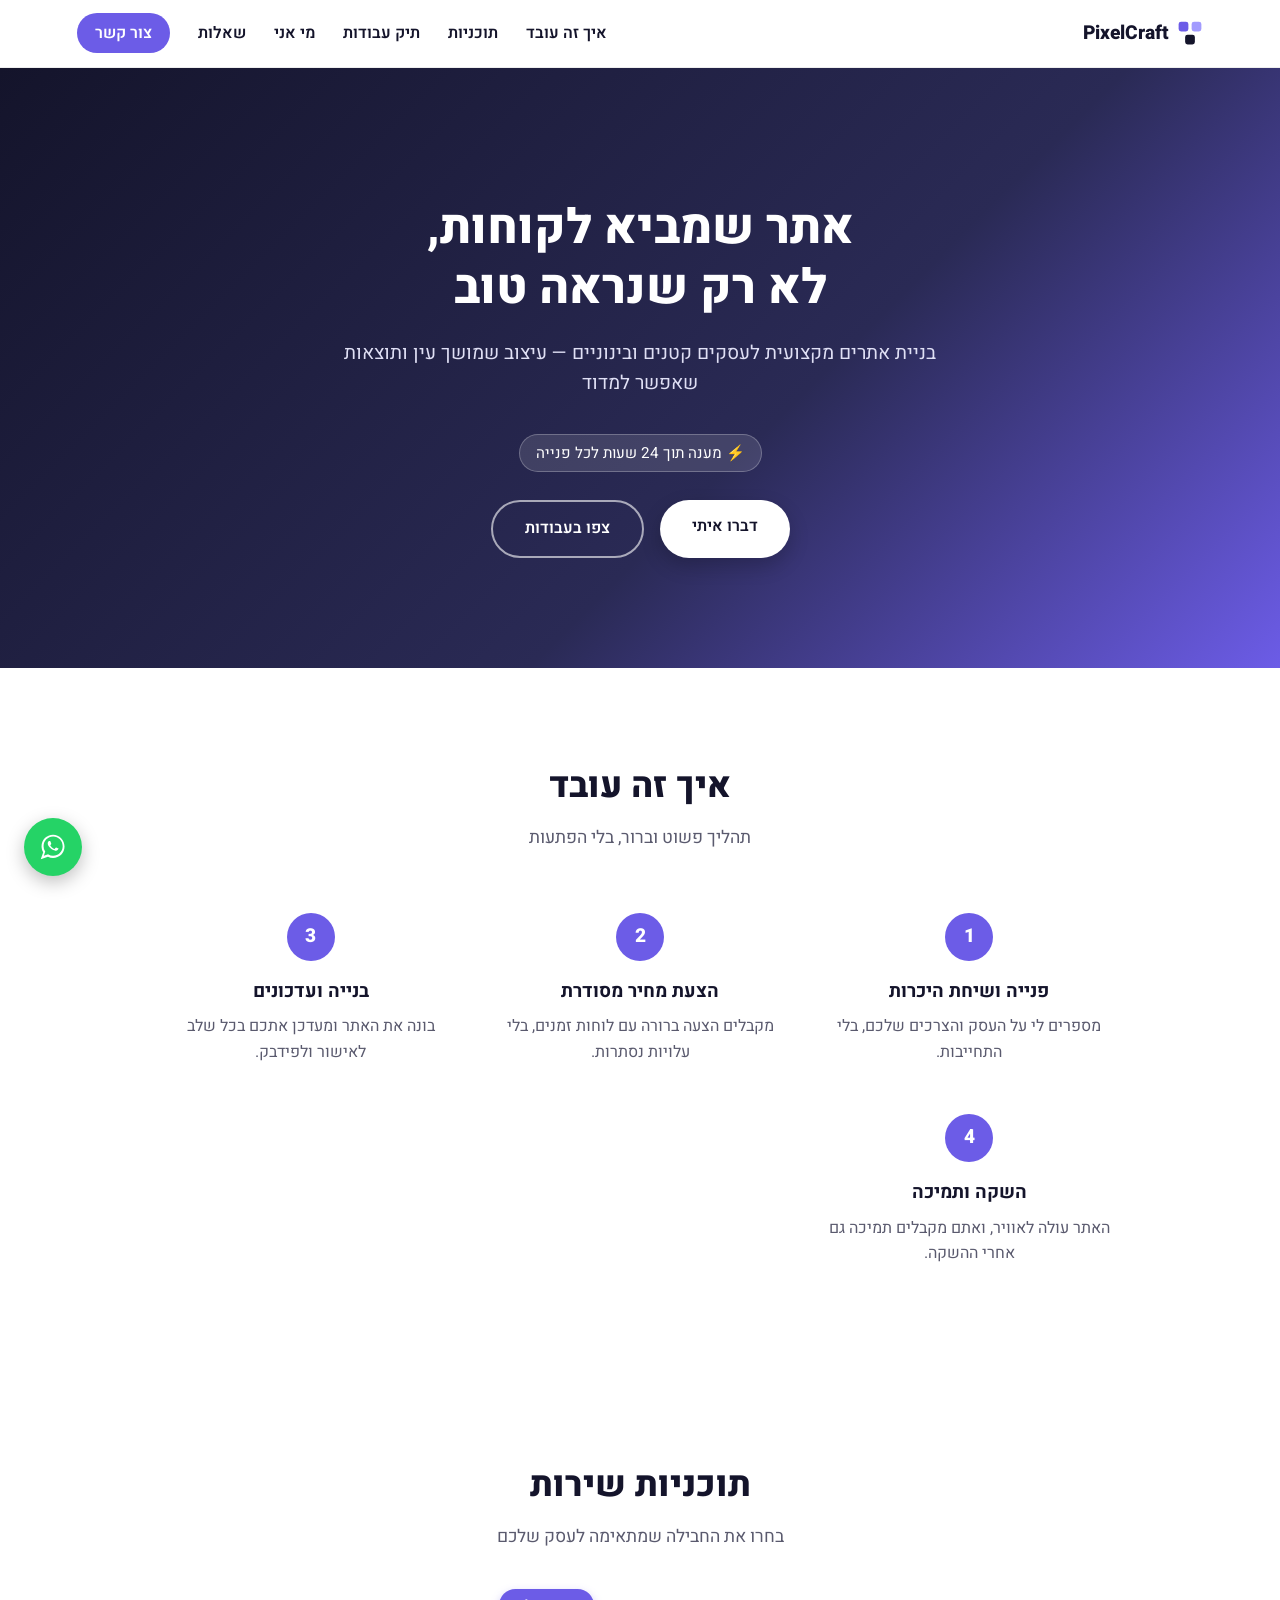
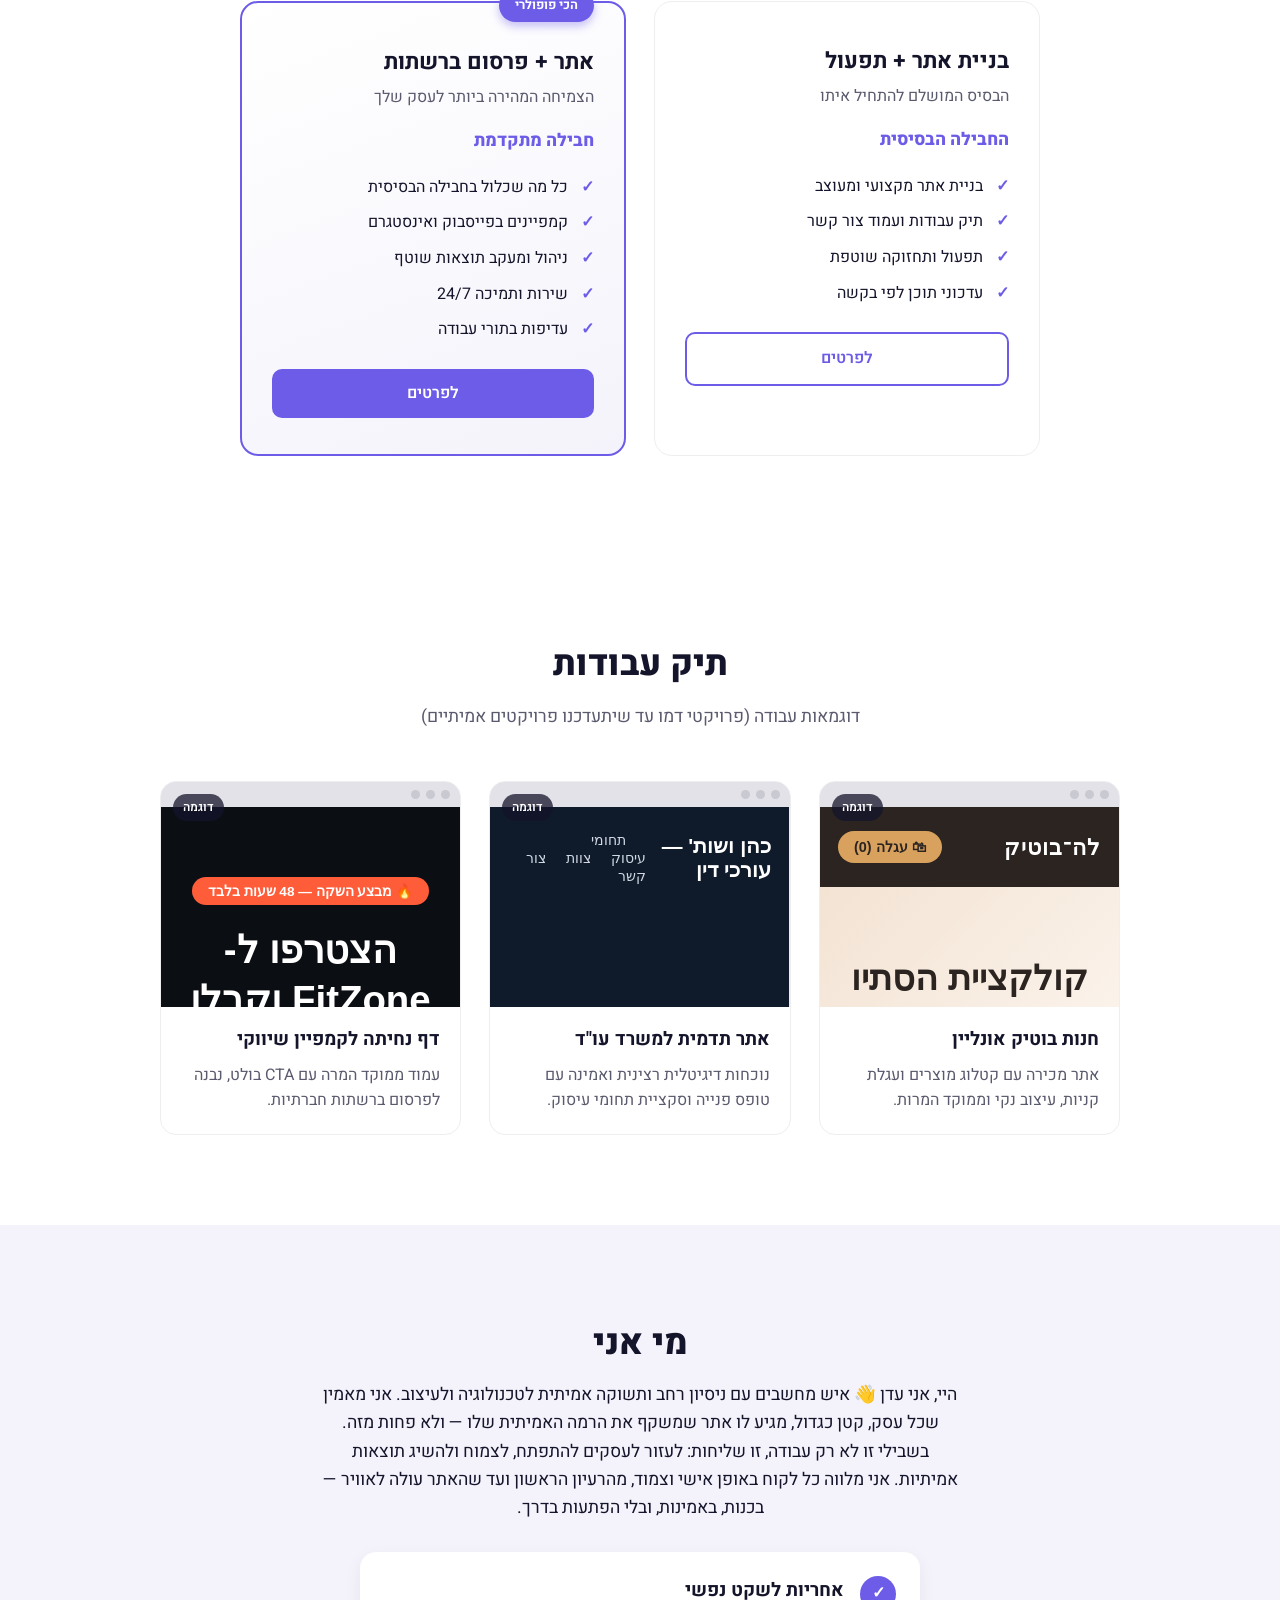
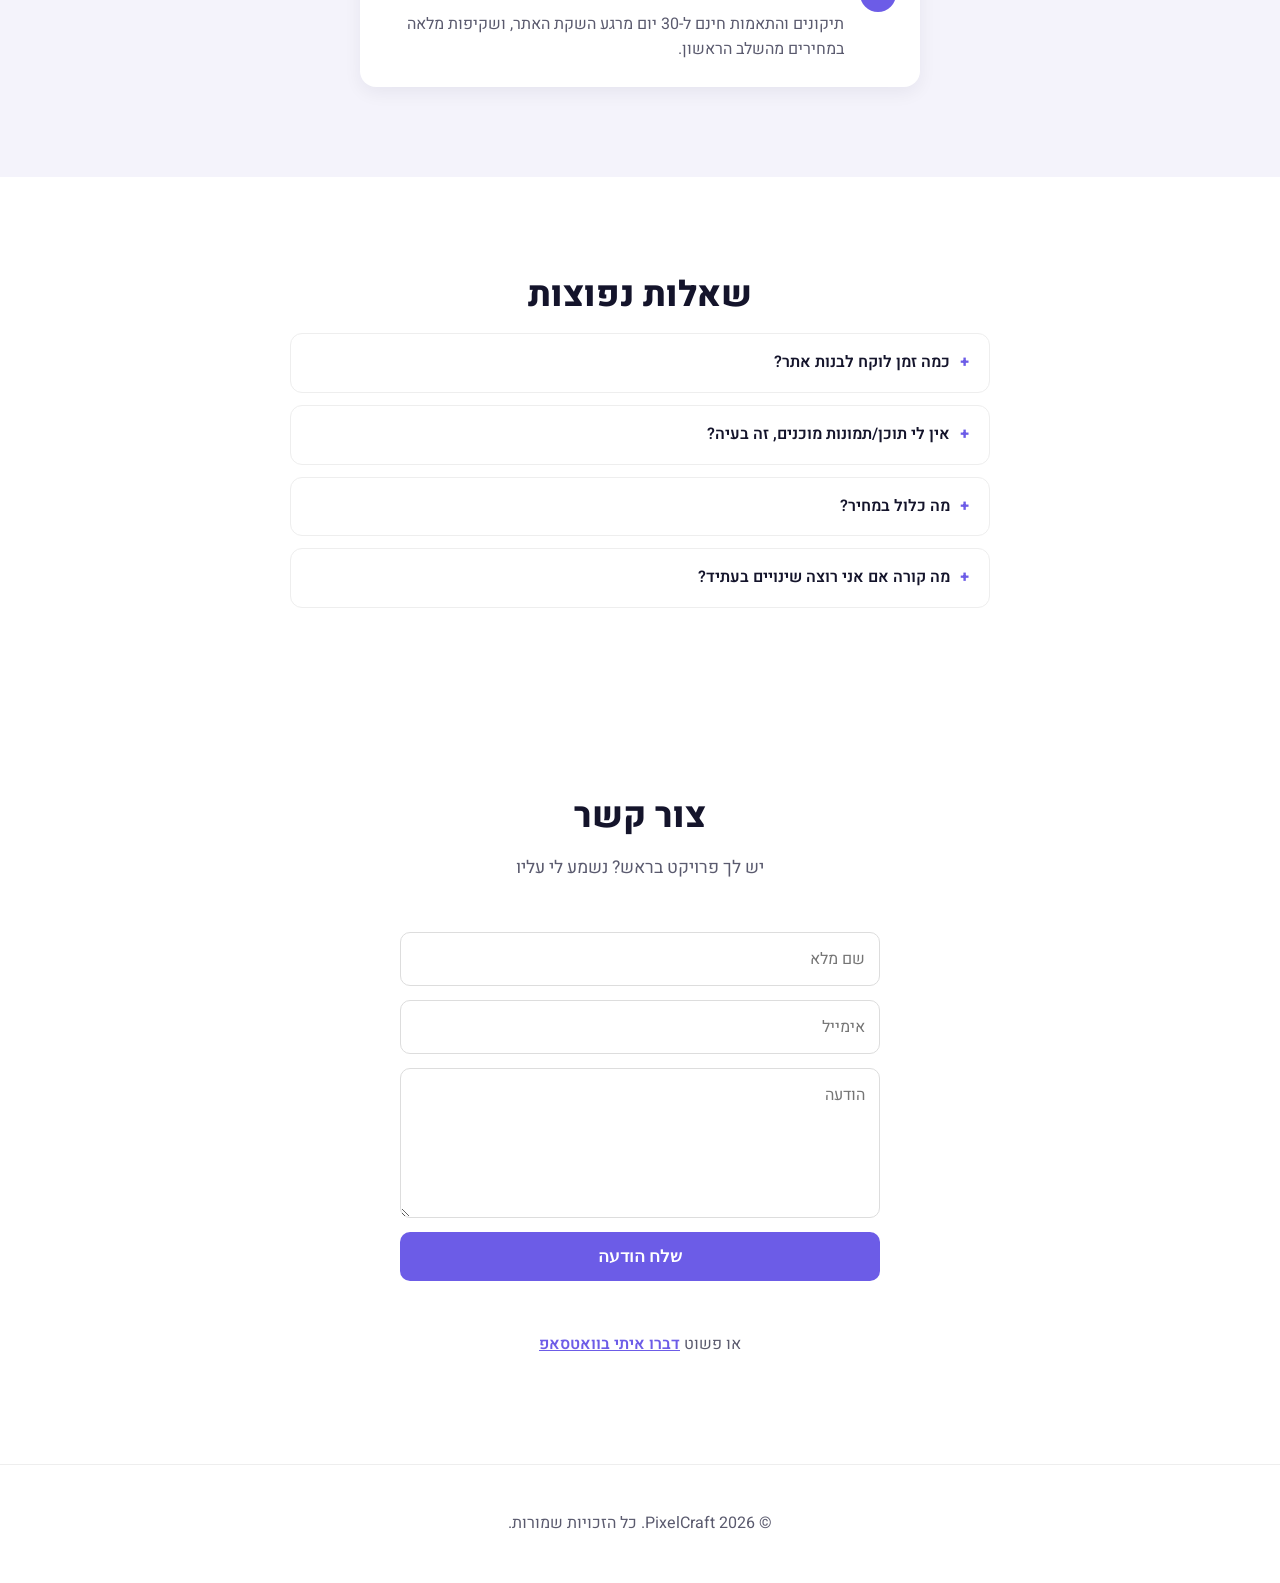
==== index.html @ 5f9eb4e1 "Add 3 standalone demo mini-sites with live iframe previews in portfolio cards" ====
<!DOCTYPE html>
<html lang="he" dir="rtl">
<head>
  <meta charset="UTF-8">
  <meta name="viewport" content="width=device-width, initial-scale=1.0">
  <meta name="description" content="PixelCraft - בניית אתרים מקצועית לעסקים קטנים ובינוניים, עם פרסום בפייסבוק ואינסטגרם. עיצוב שמושך עין ותוצאות שאפשר למדוד.">
  <meta property="og:title" content="PixelCraft - בניית אתרים שמביאים לקוחות">
  <meta property="og:description" content="בניית אתרים מקצועית ופרסום ברשתות חברתיות - שירות אמין ומהיר.">
  <meta property="og:type" content="website">
  <meta property="og:url" content="https://edenliv555-afk.github.io/my-website/">
  <link rel="canonical" href="https://edenliv555-afk.github.io/my-website/">
  <link rel="icon" href="data:image/svg+xml,<svg xmlns=%22http://www.w3.org/2000/svg%22 viewBox=%220 0 100 100%22><text y=%22.9em%22 font-size=%2290%22>🚀</text></svg>">
  <title>PixelCraft - בניית אתרים שמביאים לקוחות</title>
  <link rel="preconnect" href="https://fonts.googleapis.com">
  <link href="https://fonts.googleapis.com/css2?family=Heebo:wght@300;400;600;800&display=swap" rel="stylesheet">
  <link rel="stylesheet" href="style.css">
  <script type="application/ld+json">
  {
    "@context": "https://schema.org",
    "@type": "LocalBusiness",
    "name": "PixelCraft",
    "founder": "עדן",
    "url": "https://edenliv555-afk.github.io/my-website/",
    "description": "בניית אתרים מקצועית לעסקים קטנים ובינוניים, עם פרסום בפייסבוק ואינסטגרם.",
    "areaServed": "IL"
  }
  </script>
</head>
<body>

  <nav class="navbar">
    <div class="nav-logo">
      <svg class="logo-mark" viewBox="0 0 32 32" width="26" height="26"><rect x="2" y="2" width="12" height="12" rx="3" fill="#6c5ce7"/><rect x="18" y="2" width="12" height="12" rx="3" fill="#a29bfe"/><rect x="10" y="18" width="12" height="12" rx="3" fill="#14142b"/></svg>
      PixelCraft
    </div>
    <ul class="nav-links">
      <li><a href="#process">איך זה עובד</a></li>
      <li><a href="#pricing">תוכניות</a></li>
      <li><a href="#portfolio">תיק עבודות</a></li>
      <li><a href="#about">מי אני</a></li>
      <li><a href="#faq">שאלות</a></li>
      <li><a href="#contact" class="nav-cta">צור קשר</a></li>
    </ul>
  </nav>

  <header class="hero">
    <div class="hero-content">
      <h1 class="reveal">אתר שמביא לקוחות,<br>לא רק שנראה טוב</h1>
      <p class="hero-sub reveal">בניית אתרים מקצועית לעסקים קטנים ובינוניים — עיצוב שמושך עין ותוצאות שאפשר למדוד</p>
      <p class="hero-badge reveal">⚡ מענה תוך 24 שעות לכל פנייה</p>
      <div class="hero-buttons reveal">
        <a href="#contact" class="btn btn-primary">דברו איתי</a>
        <a href="#portfolio" class="btn btn-secondary">צפו בעבודות</a>
      </div>
    </div>
  </header>

  <section id="process" class="section">
    <h2 class="section-title reveal">איך זה עובד</h2>
    <p class="section-sub reveal">תהליך פשוט וברור, בלי הפתעות</p>
    <div class="process-grid">
      <div class="process-step reveal">
        <div class="process-number">1</div>
        <h3>פנייה ושיחת היכרות</h3>
        <p>מספרים לי על העסק והצרכים שלכם, בלי התחייבות.</p>
      </div>
      <div class="process-step reveal">
        <div class="process-number">2</div>
        <h3>הצעת מחיר מסודרת</h3>
        <p>מקבלים הצעה ברורה עם לוחות זמנים, בלי עלויות נסתרות.</p>
      </div>
      <div class="process-step reveal">
        <div class="process-number">3</div>
        <h3>בנייה ועדכונים</h3>
        <p>בונה את האתר ומעדכן אתכם בכל שלב לאישור ולפידבק.</p>
      </div>
      <div class="process-step reveal">
        <div class="process-number">4</div>
        <h3>השקה ותמיכה</h3>
        <p>האתר עולה לאוויר, ואתם מקבלים תמיכה גם אחרי ההשקה.</p>
      </div>
    </div>
  </section>

  <section id="pricing" class="section">
    <h2 class="section-title reveal">תוכניות שירות</h2>
    <p class="section-sub reveal">בחרו את החבילה שמתאימה לעסק שלכם</p>
    <div class="pricing-grid">
      <div class="pricing-card reveal">
        <h3>בניית אתר + תפעול</h3>
        <p class="pricing-tagline">הבסיס המושלם להתחיל איתו</p>
        <div class="pricing-price">החבילה הבסיסית</div>
        <ul class="pricing-features">
          <li>בניית אתר מקצועי ומעוצב</li>
          <li>תיק עבודות ועמוד צור קשר</li>
          <li>תפעול ותחזוקה שוטפת</li>
          <li>עדכוני תוכן לפי בקשה</li>
        </ul>
        <a href="#contact" class="btn btn-outline">לפרטים</a>
      </div>

      <div class="pricing-card pricing-popular reveal">
        <span class="popular-badge">הכי פופולרי</span>
        <h3>אתר + פרסום ברשתות</h3>
        <p class="pricing-tagline">הצמיחה המהירה ביותר לעסק שלך</p>
        <div class="pricing-price">חבילה מתקדמת</div>
        <ul class="pricing-features">
          <li>כל מה שכלול בחבילה הבסיסית</li>
          <li>קמפיינים בפייסבוק ואינסטגרם</li>
          <li>ניהול ומעקב תוצאות שוטף</li>
          <li>שירות ותמיכה 24/7</li>
          <li>עדיפות בתורי עבודה</li>
        </ul>
        <a href="#contact" class="btn btn-primary-solid">לפרטים</a>
      </div>
    </div>
  </section>

  <section id="portfolio" class="section">
    <h2 class="section-title reveal">תיק עבודות</h2>
    <p class="section-sub reveal">דוגמאות עבודה (פרויקטי דמו עד שיתעדכנו פרויקטים אמיתיים)</p>
    <div class="portfolio-grid">
      <a href="demos/boutique/index.html" target="_blank" rel="noopener" class="portfolio-card reveal">
        <span class="demo-badge">דוגמה</span>
        <div class="browser-mock">
          <div class="browser-bar"><span></span><span></span><span></span></div>
          <iframe src="demos/boutique/index.html" loading="lazy" title="תצוגת חנות בוטיק"></iframe>
        </div>
        <h3>חנות בוטיק אונליין</h3>
        <p>אתר מכירה עם קטלוג מוצרים ועגלת קניות, עיצוב נקי וממוקד המרות.</p>
      </a>
      <a href="demos/lawyer/index.html" target="_blank" rel="noopener" class="portfolio-card reveal">
        <span class="demo-badge">דוגמה</span>
        <div class="browser-mock">
          <div class="browser-bar"><span></span><span></span><span></span></div>
          <iframe src="demos/lawyer/index.html" loading="lazy" title="תצוגת אתר תדמית למשרד עו״ד"></iframe>
        </div>
        <h3>אתר תדמית למשרד עו"ד</h3>
        <p>נוכחות דיגיטלית רצינית ואמינה עם טופס פנייה וסקציית תחומי עיסוק.</p>
      </a>
      <a href="demos/landing/index.html" target="_blank" rel="noopener" class="portfolio-card reveal">
        <span class="demo-badge">דוגמה</span>
        <div class="browser-mock">
          <div class="browser-bar"><span></span><span></span><span></span></div>
          <iframe src="demos/landing/index.html" loading="lazy" title="תצוגת דף נחיתה"></iframe>
        </div>
        <h3>דף נחיתה לקמפיין שיווקי</h3>
        <p>עמוד ממוקד המרה עם CTA בולט, נבנה לפרסום ברשתות חברתיות.</p>
      </a>
    </div>
  </section>

  <section id="about" class="section section-alt">
    <h2 class="section-title reveal">מי אני</h2>
    <p class="about-text reveal">
      היי, אני עדן 👋 איש מחשבים עם ניסיון רחב ותשוקה אמיתית לטכנולוגיה ולעיצוב.
      אני מאמין שכל עסק, קטן כגדול, מגיע לו אתר שמשקף את הרמה האמיתית שלו — ולא פחות מזה.
      בשבילי זו לא רק עבודה, זו שליחות: לעזור לעסקים להתפתח, לצמוח ולהשיג תוצאות אמיתיות.
      אני מלווה כל לקוח באופן אישי וצמוד, מהרעיון הראשון ועד שהאתר עולה לאוויר — בכנות, באמינות, ובלי הפתעות בדרך.
    </p>
    <div class="guarantee-box reveal">
      <span class="guarantee-icon">✓</span>
      <div>
        <h3>אחריות לשקט נפשי</h3>
        <p>תיקונים והתאמות חינם ל-30 יום מרגע השקת האתר, ושקיפות מלאה במחירים מהשלב הראשון.</p>
      </div>
    </div>
  </section>

  <section id="faq" class="section">
    <h2 class="section-title reveal">שאלות נפוצות</h2>
    <div class="faq-list">
      <details class="faq-item reveal">
        <summary>כמה זמן לוקח לבנות אתר?</summary>
        <p>בממוצע 1-3 שבועות, בהתאם להיקף האתר וכמות התוכן שיש להזין.</p>
      </details>
      <details class="faq-item reveal">
        <summary>אין לי תוכן/תמונות מוכנים, זה בעיה?</summary>
        <p>לא. אפשר להתחיל לבנות את המבנה והעיצוב, ולהזין תוכן בהמשך.</p>
      </details>
      <details class="faq-item reveal">
        <summary>מה כלול במחיר?</summary>
        <p>עיצוב, בנייה, חיבור דומיין ואחסון, ותמיכה לפי החבילה שנבחרה — בלי עלויות נסתרות.</p>
      </details>
      <details class="faq-item reveal">
        <summary>מה קורה אם אני רוצה שינויים בעתיד?</summary>
        <p>אפשר להזמין עדכונים בכל שלב, בנפרד או כחלק מחבילת תפעול חודשית.</p>
      </details>
    </div>
  </section>

  <section id="contact" class="section">
    <h2 class="section-title reveal">צור קשר</h2>
    <p class="section-sub reveal">יש לך פרויקט בראש? נשמע לי עליו</p>
    <form class="contact-form" id="contact-form" action="https://formsubmit.co/edenliv555@gmail.com" method="POST">
      <input type="hidden" name="_subject" value="פנייה חדשה מהאתר - PixelCraft">
      <input type="hidden" name="_template" value="box">
      <input type="hidden" name="_captcha" value="false">
      <input type="text" name="_honey" style="display:none" tabindex="-1" autocomplete="off">
      <input type="text" name="שם מלא" placeholder="שם מלא" required>
      <input type="email" name="אימייל" placeholder="אימייל" required>
      <textarea name="הודעה" placeholder="הודעה" rows="5" required></textarea>
      <button type="submit" id="contact-submit">שלח הודעה</button>
      <p id="contact-status" class="contact-status"></p>
    </form>
    <p class="contact-alt">או פשוט <a href="https://wa.me/972542320041" target="_blank" rel="noopener">דברו איתי בוואטסאפ</a></p>
  </section>

  <footer>
    <p>&copy; 2026 PixelCraft. כל הזכויות שמורות.</p>
  </footer>

  <a href="https://wa.me/972542320041" target="_blank" rel="noopener" class="whatsapp-float" aria-label="צור קשר בוואטסאפ">
    <svg viewBox="0 0 32 32" width="28" height="28" fill="#fff"><path d="M16.04 2C8.78 2 2.9 7.88 2.9 15.14c0 2.52.7 4.88 1.93 6.9L2 30l8.2-2.76a13.1 13.1 0 0 0 5.84 1.39c7.26 0 13.14-5.88 13.14-13.14C29.18 7.88 23.3 2 16.04 2zm0 23.9c-1.92 0-3.7-.5-5.27-1.4l-.38-.22-4.86 1.63 1.6-4.74-.25-.4a10.86 10.86 0 0 1-1.66-5.73c0-6.02 4.9-10.92 10.92-10.92 6.02 0 10.92 4.9 10.92 10.92 0 6.02-4.9 10.86-10.92 10.86zm5.99-8.17c-.33-.16-1.93-.95-2.23-1.06-.3-.11-.52-.16-.74.16-.22.32-.85 1.06-1.04 1.28-.19.22-.38.24-.7.08-.32-.16-1.35-.5-2.57-1.6-.95-.85-1.59-1.9-1.78-2.22-.19-.32-.02-.49.14-.65.16-.16.36-.4.54-.6.18-.2.24-.34.36-.57.12-.23.06-.43-.04-.6-.1-.16-.66-1.6-.9-2.2-.24-.6-.49-.52-.67-.53-.18-.01-.38-.01-.58-.01-.2 0-.52.07-.8.36-.27.3-1.04 1.02-1.04 2.48 0 1.47 1.07 2.9 1.22 3.1.15.2 2.08 3.18 5.04 4.33 2.95 1.16 2.95.77 3.48.72.52-.05 1.93-.79 2.2-1.55.27-.76.27-1.41.19-1.55-.08-.14-.3-.22-.63-.38z"/></svg>
  </a>

  <script src="script.js"></script>
</body>
</html>
---- style.css ----
:root {
  --ink: #14142b;
  --accent: #6c5ce7;
  --accent-light: #a29bfe;
  --bg-alt: #f4f3fb;
  --text-soft: #5a5a6e;
  --warm: #ffb86b;
}

* {
  box-sizing: border-box;
}

html {
  scroll-behavior: smooth;
}

body {
  font-family: 'Heebo', Arial, sans-serif;
  margin: 0;
  background: #fff;
  color: var(--ink);
  line-height: 1.6;
}

/* Navbar */
.navbar {
  position: sticky;
  top: 0;
  display: flex;
  justify-content: space-between;
  align-items: center;
  padding: 18px 6%;
  background: rgba(255, 255, 255, 0.9);
  backdrop-filter: blur(8px);
  border-bottom: 1px solid #eee;
  z-index: 100;
}

.nav-logo {
  display: flex;
  align-items: center;
  gap: 8px;
  font-weight: 800;
  font-size: 1.2em;
}

.nav-links {
  display: flex;
  gap: 28px;
  list-style: none;
  margin: 0;
  padding: 0;
}

.nav-links a {
  text-decoration: none;
  color: var(--ink);
  font-weight: 600;
  transition: color 0.2s;
}

.nav-links a:hover {
  color: var(--accent);
}

.nav-cta {
  background: var(--accent);
  color: #fff !important;
  padding: 8px 18px;
  border-radius: 30px;
}

.nav-cta:hover {
  background: var(--accent-light) !important;
  color: #fff !important;
}

/* Hero */
.hero {
  background: linear-gradient(135deg, var(--ink) 0%, #2a2a55 60%, var(--accent) 100%);
  color: #fff;
  text-align: center;
  padding: 130px 20px 110px;
}

.hero-content h1 {
  font-size: 3em;
  font-weight: 800;
  margin: 0 0 20px;
  line-height: 1.25;
}

.hero-sub {
  font-size: 1.2em;
  color: #e0e0f5;
  max-width: 600px;
  margin: 0 auto 35px;
}

.hero-badge {
  display: inline-block;
  background: rgba(255, 255, 255, 0.12);
  border: 1px solid rgba(255, 255, 255, 0.25);
  padding: 6px 16px;
  border-radius: 20px;
  font-size: 0.95em;
  margin: 0 0 28px;
}

.hero-buttons {
  display: flex;
  gap: 16px;
  justify-content: center;
  flex-wrap: wrap;
}

.btn {
  display: inline-block;
  padding: 14px 32px;
  border-radius: 30px;
  text-decoration: none;
  font-weight: 600;
  transition: transform 0.2s, box-shadow 0.2s;
}

.btn:hover {
  transform: translateY(-3px);
}

.btn-primary {
  background: #fff;
  color: var(--ink);
  box-shadow: 0 8px 20px rgba(0,0,0,0.2);
}

.btn-secondary {
  background: transparent;
  color: #fff;
  border: 2px solid rgba(255,255,255,0.6);
}

/* Sections */
.section {
  max-width: 1000px;
  margin: 0 auto;
  padding: 90px 20px;
  text-align: center;
}

.section-alt {
  background: var(--bg-alt);
  max-width: 100%;
}

.section-title {
  font-size: 2.2em;
  font-weight: 800;
  margin: 0 0 10px;
}

.section-sub {
  color: var(--text-soft);
  margin: 0 0 50px;
  font-size: 1.1em;
}

/* Portfolio */
.portfolio-grid {
  display: grid;
  grid-template-columns: repeat(auto-fit, minmax(260px, 1fr));
  gap: 28px;
  text-align: right;
}

.portfolio-card {
  background: #fff;
  border: 1px solid #eee;
  border-radius: 16px;
  overflow: hidden;
  transition: transform 0.25s, box-shadow 0.25s;
  padding-bottom: 20px;
}

.portfolio-card:hover {
  transform: translateY(-6px);
  box-shadow: 0 16px 32px rgba(20, 20, 43, 0.12);
}

.portfolio-card {
  display: block;
  text-decoration: none;
  color: inherit;
}

.browser-mock {
  margin: 0;
  border-radius: 0;
  overflow: hidden;
  background: #eee;
}

.browser-bar {
  display: flex;
  gap: 6px;
  padding: 8px 10px;
  background: #e2e2e8;
}

.browser-bar span {
  width: 9px;
  height: 9px;
  border-radius: 50%;
  background: #c9c9d2;
}

.browser-mock iframe {
  width: 100%;
  height: 200px;
  border: none;
  display: block;
  pointer-events: none;
}

.portfolio-card h3 {
  margin: 18px 20px 8px;
}

.portfolio-card p {
  margin: 0 20px;
  color: var(--text-soft);
}

/* Testimonials */
.testimonials-grid {
  display: grid;
  grid-template-columns: repeat(auto-fit, minmax(260px, 1fr));
  gap: 28px;
  text-align: right;
}

.testimonial-card {
  background: #fff;
  border-radius: 16px;
  padding: 28px;
  box-shadow: 0 6px 18px rgba(20, 20, 43, 0.06);
}

.testimonial-card p {
  font-size: 1.05em;
  margin: 0 0 16px;
}

.testimonial-author {
  color: var(--accent);
  font-weight: 600;
}

/* Contact */
.contact-form {
  display: flex;
  flex-direction: column;
  gap: 14px;
  max-width: 480px;
  margin: 0 auto;
  text-align: right;
}

.contact-form input,
.contact-form textarea {
  padding: 14px;
  font-size: 1em;
  border: 1px solid #ddd;
  border-radius: 10px;
  font-family: inherit;
}

.contact-form input:focus,
.contact-form textarea:focus {
  outline: none;
  border-color: var(--accent);
}

.contact-form button {
  padding: 14px;
  background: var(--accent);
  color: #fff;
  border: none;
  border-radius: 10px;
  cursor: pointer;
  font-size: 1.05em;
  font-weight: 600;
  transition: background 0.2s;
}

.contact-form button:hover {
  background: #5a4bd4;
}

.contact-form button:disabled {
  opacity: 0.7;
  cursor: not-allowed;
}

.contact-status {
  min-height: 1.2em;
  font-weight: 600;
  margin: 0;
}

.contact-status-success {
  color: #1e9e5a;
}

.contact-status-error {
  color: #d6453d;
}

.contact-alt {
  text-align: center;
  margin-top: 18px;
  color: var(--text-soft);
}

.contact-alt a {
  color: var(--accent);
  font-weight: 600;
}

footer {
  text-align: center;
  padding: 30px;
  color: var(--text-soft);
  border-top: 1px solid #eee;
}

/* Scroll reveal animation */
.reveal {
  opacity: 0;
  transform: translateY(24px);
  transition: opacity 0.6s ease, transform 0.6s ease;
}

.reveal.visible {
  opacity: 1;
  transform: translateY(0);
}

/* Demo badge */
.portfolio-card {
  position: relative;
}

.demo-badge {
  position: absolute;
  top: 12px;
  left: 12px;
  background: rgba(20, 20, 43, 0.75);
  color: #fff;
  font-size: 0.75em;
  font-weight: 600;
  padding: 4px 10px;
  border-radius: 20px;
  z-index: 1;
}

/* Stars / placeholder testimonials */
.stars {
  color: var(--accent);
  font-size: 1.3em;
  margin-bottom: 10px;
  letter-spacing: 2px;
}

.placeholder-card {
  border: 1px dashed #c9c4f0;
  background: #fbfaff;
}

.placeholder-card p {
  color: var(--text-soft);
  font-style: italic;
}

/* Pricing */
.pricing-grid {
  display: grid;
  grid-template-columns: repeat(auto-fit, minmax(280px, 1fr));
  gap: 28px;
  text-align: right;
  max-width: 800px;
  margin: 0 auto;
}

.pricing-card {
  background: #fff;
  border: 1px solid #eee;
  border-radius: 18px;
  padding: 36px 30px;
  position: relative;
  transition: transform 0.25s, box-shadow 0.25s;
}

.pricing-card:hover {
  transform: translateY(-6px);
  box-shadow: 0 16px 32px rgba(20, 20, 43, 0.1);
}

.pricing-popular {
  border: 2px solid var(--accent);
  background: linear-gradient(160deg, #fff 0%, var(--bg-alt) 100%);
}

.popular-badge {
  position: absolute;
  top: -14px;
  right: 30px;
  background: var(--accent);
  color: #fff;
  font-size: 0.8em;
  font-weight: 700;
  padding: 6px 16px;
  border-radius: 20px;
  box-shadow: 0 4px 10px rgba(108, 92, 231, 0.4);
}

.pricing-card h3 {
  margin: 6px 0 4px;
  font-size: 1.4em;
}

.pricing-tagline {
  color: var(--text-soft);
  margin: 0 0 16px;
}

.pricing-price {
  font-weight: 800;
  font-size: 1.1em;
  color: var(--accent);
  margin-bottom: 20px;
}

.pricing-features {
  list-style: none;
  padding: 0;
  margin: 0 0 26px;
  display: flex;
  flex-direction: column;
  gap: 10px;
}

.pricing-features li {
  padding-right: 26px;
  position: relative;
  color: var(--ink);
}

.pricing-features li::before {
  content: "✓";
  position: absolute;
  right: 0;
  color: var(--accent);
  font-weight: 700;
}

.btn-outline {
  display: inline-block;
  width: 100%;
  text-align: center;
  padding: 12px;
  border-radius: 10px;
  border: 2px solid var(--accent);
  color: var(--accent);
  text-decoration: none;
  font-weight: 600;
  transition: background 0.2s, color 0.2s;
}

.btn-outline:hover {
  background: var(--accent);
  color: #fff;
}

.btn-primary-solid {
  display: inline-block;
  width: 100%;
  text-align: center;
  padding: 12px;
  border-radius: 10px;
  background: var(--accent);
  color: #fff;
  text-decoration: none;
  font-weight: 600;
  transition: background 0.2s;
}

.btn-primary-solid:hover {
  background: #5a4bd4;
}

/* Process */
.process-grid {
  display: grid;
  grid-template-columns: repeat(auto-fit, minmax(220px, 1fr));
  gap: 28px;
  text-align: center;
}

.process-step {
  padding: 10px;
}

.process-number {
  width: 48px;
  height: 48px;
  border-radius: 50%;
  background: var(--accent);
  color: #fff;
  display: flex;
  align-items: center;
  justify-content: center;
  font-weight: 800;
  font-size: 1.2em;
  margin: 0 auto 16px;
}

.process-step h3 {
  margin: 0 0 8px;
}

.process-step p {
  color: var(--text-soft);
  margin: 0;
}

/* WhatsApp floating button */
.whatsapp-float {
  position: fixed;
  bottom: 24px;
  left: 24px;
  width: 58px;
  height: 58px;
  background: #25d366;
  border-radius: 50%;
  display: flex;
  align-items: center;
  justify-content: center;
  box-shadow: 0 6px 18px rgba(0, 0, 0, 0.25);
  z-index: 200;
  transition: transform 0.2s;
}

.whatsapp-float:hover {
  transform: scale(1.08);
}

/* About / trust */
.about-text {
  max-width: 640px;
  margin: 0 auto 30px;
  font-size: 1.1em;
}

.guarantee-box {
  display: flex;
  gap: 16px;
  align-items: flex-start;
  max-width: 560px;
  margin: 0 auto;
  background: #fff;
  border-radius: 16px;
  padding: 24px;
  text-align: right;
  box-shadow: 0 6px 18px rgba(20, 20, 43, 0.06);
}

.guarantee-icon {
  flex-shrink: 0;
  width: 36px;
  height: 36px;
  border-radius: 50%;
  background: var(--accent);
  color: #fff;
  display: flex;
  align-items: center;
  justify-content: center;
  font-weight: 700;
}

.guarantee-box h3 {
  margin: 0 0 6px;
}

.guarantee-box p {
  margin: 0;
  color: var(--text-soft);
}

/* FAQ */
.faq-list {
  max-width: 700px;
  margin: 0 auto;
  text-align: right;
  display: flex;
  flex-direction: column;
  gap: 12px;
}

.faq-item {
  background: #fff;
  border: 1px solid #eee;
  border-radius: 12px;
  padding: 16px 20px;
}

.faq-item summary {
  cursor: pointer;
  font-weight: 600;
  list-style: none;
}

.faq-item summary::-webkit-details-marker {
  display: none;
}

.faq-item summary::before {
  content: "+";
  color: var(--accent);
  font-weight: 800;
  margin-left: 10px;
}

.faq-item[open] summary::before {
  content: "–";
}

.faq-item p {
  margin: 12px 0 0;
  color: var(--text-soft);
}

@media (max-width: 640px) {
  .nav-links {
    gap: 14px;
    font-size: 0.9em;
  }
  .hero-content h1 {
    font-size: 2.1em;
  }
}
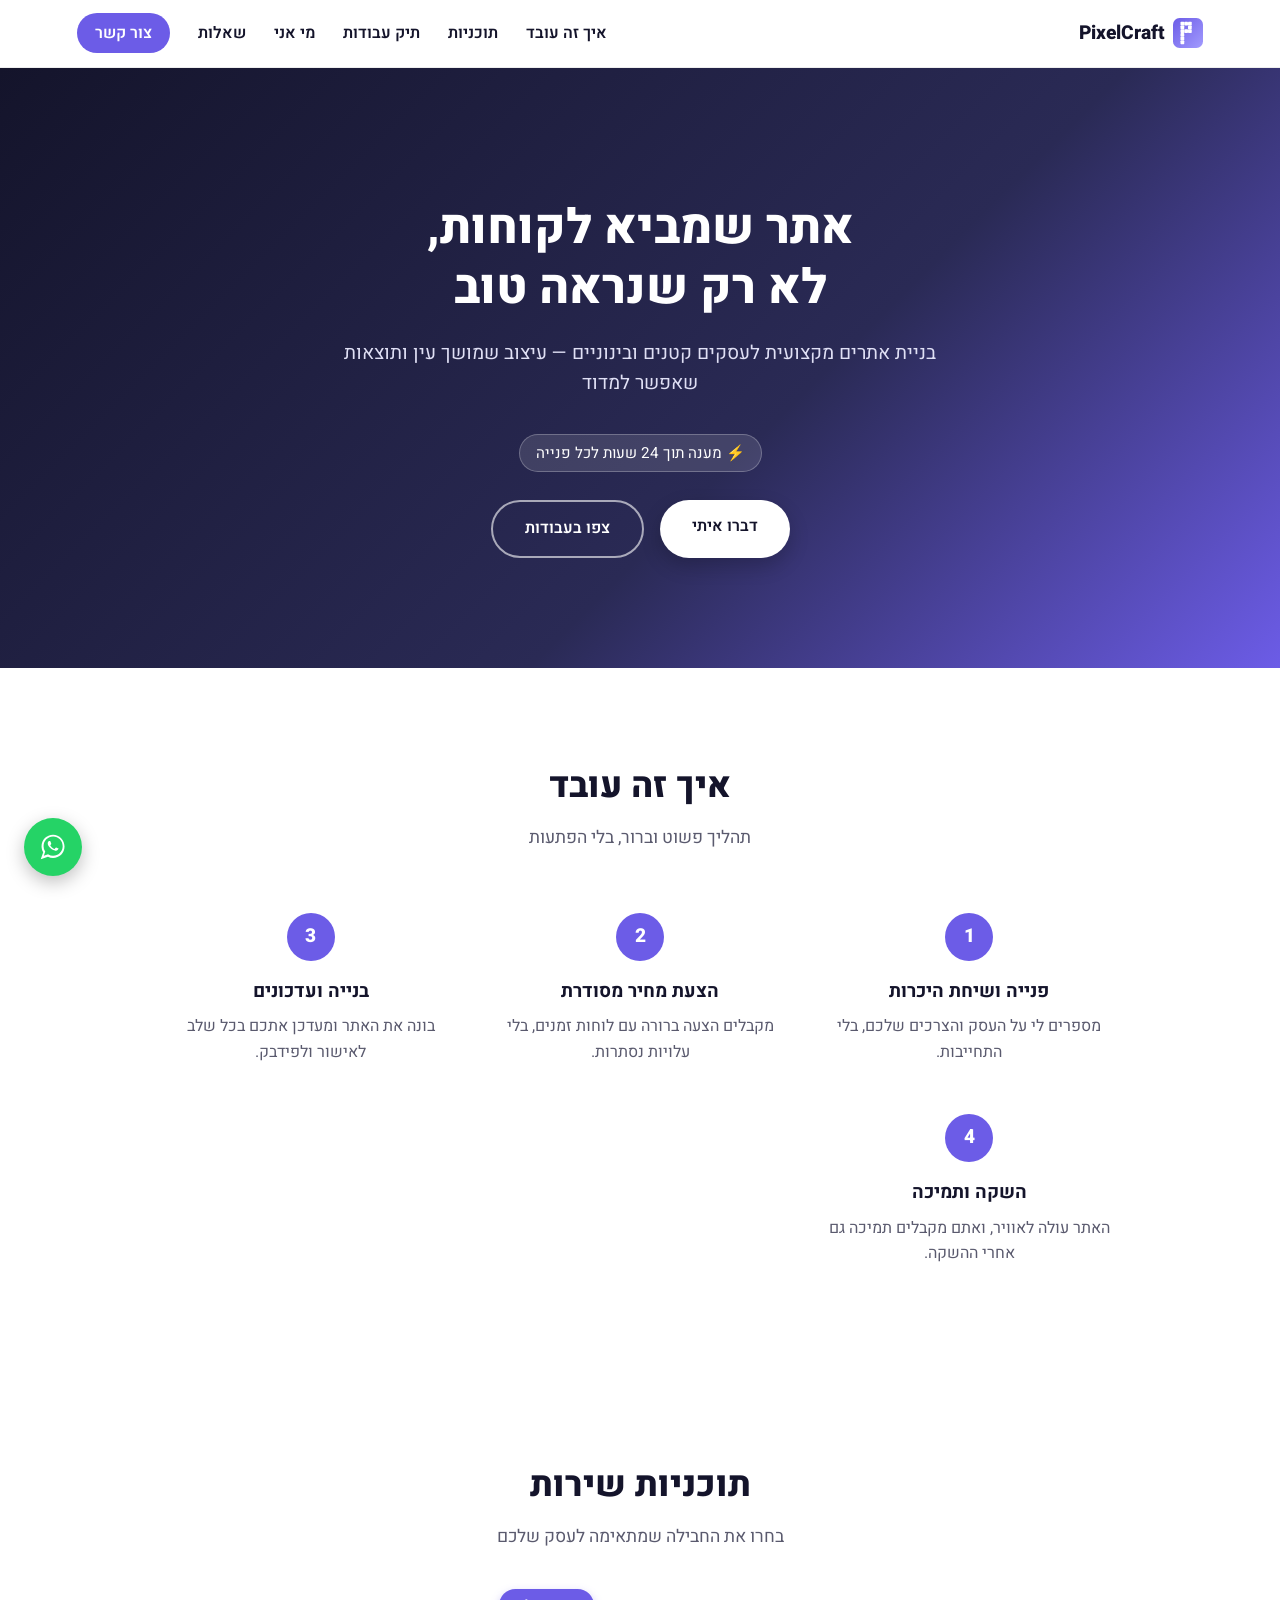
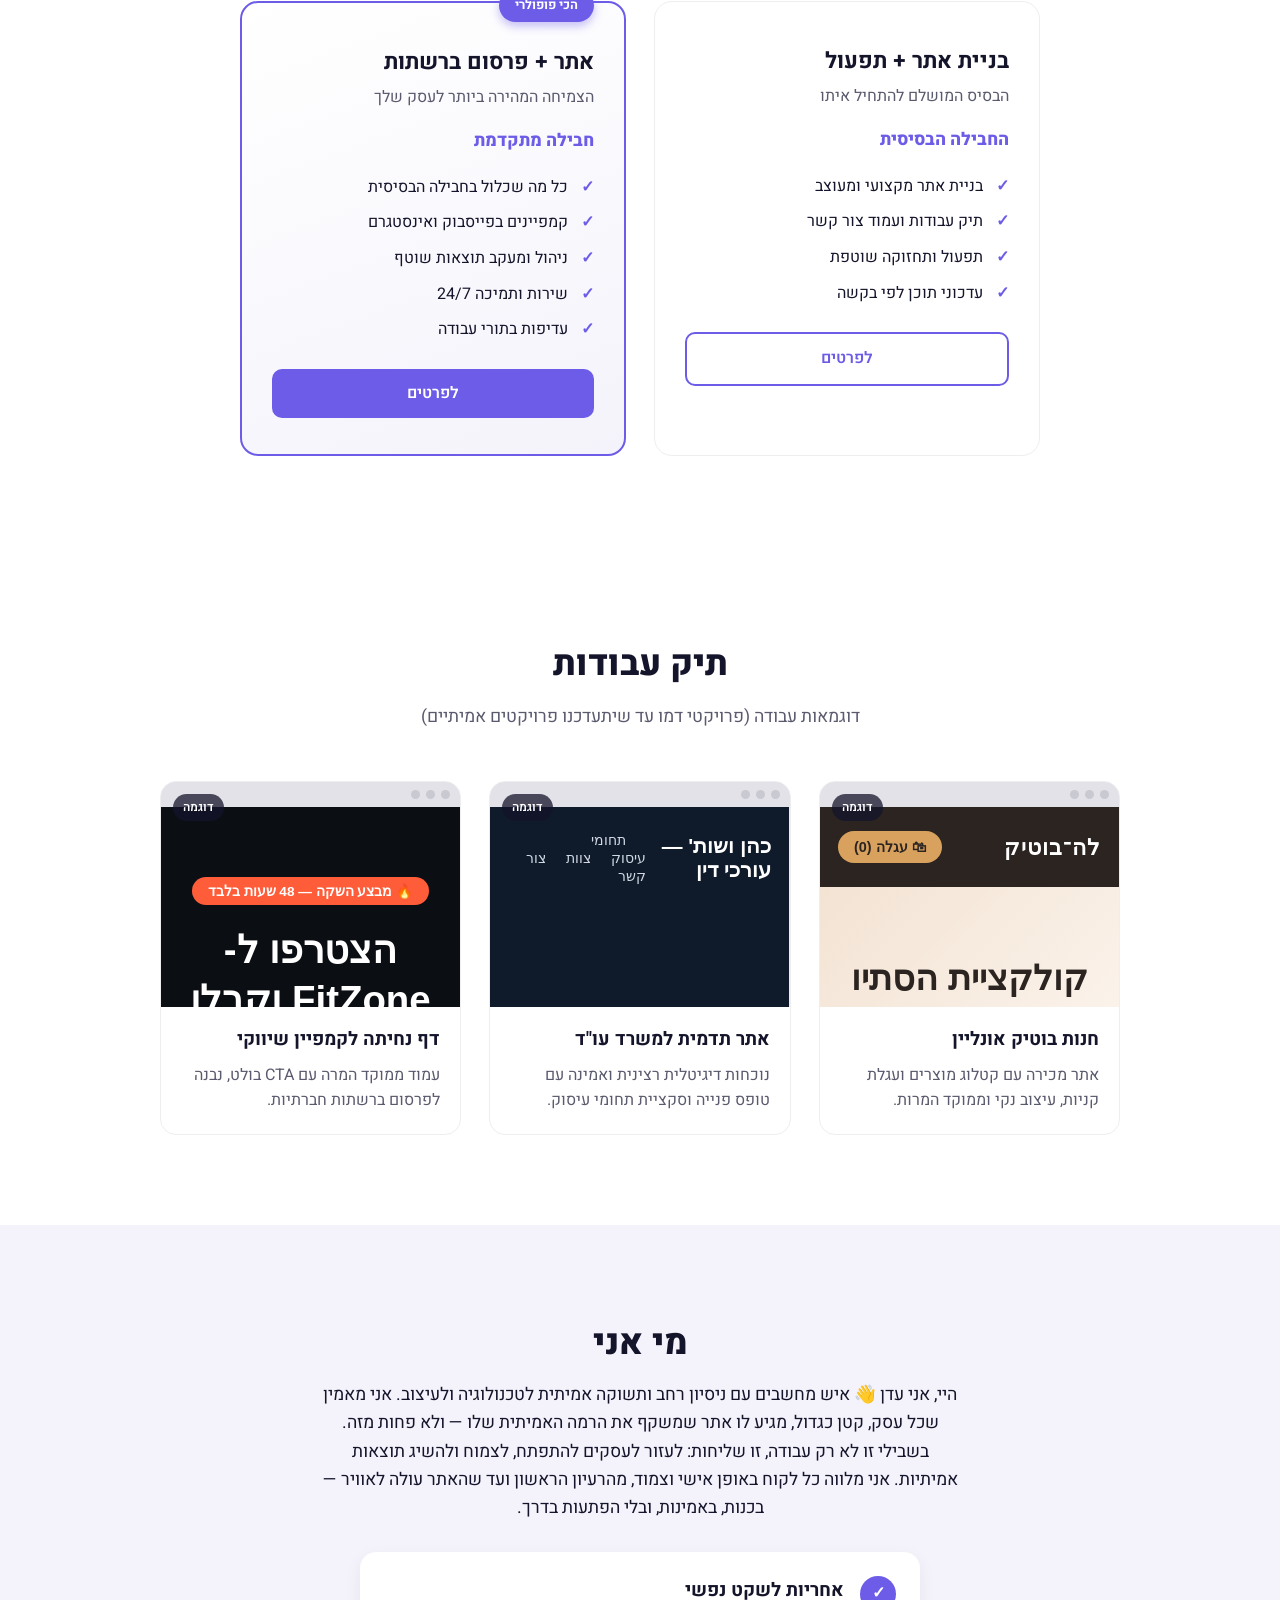
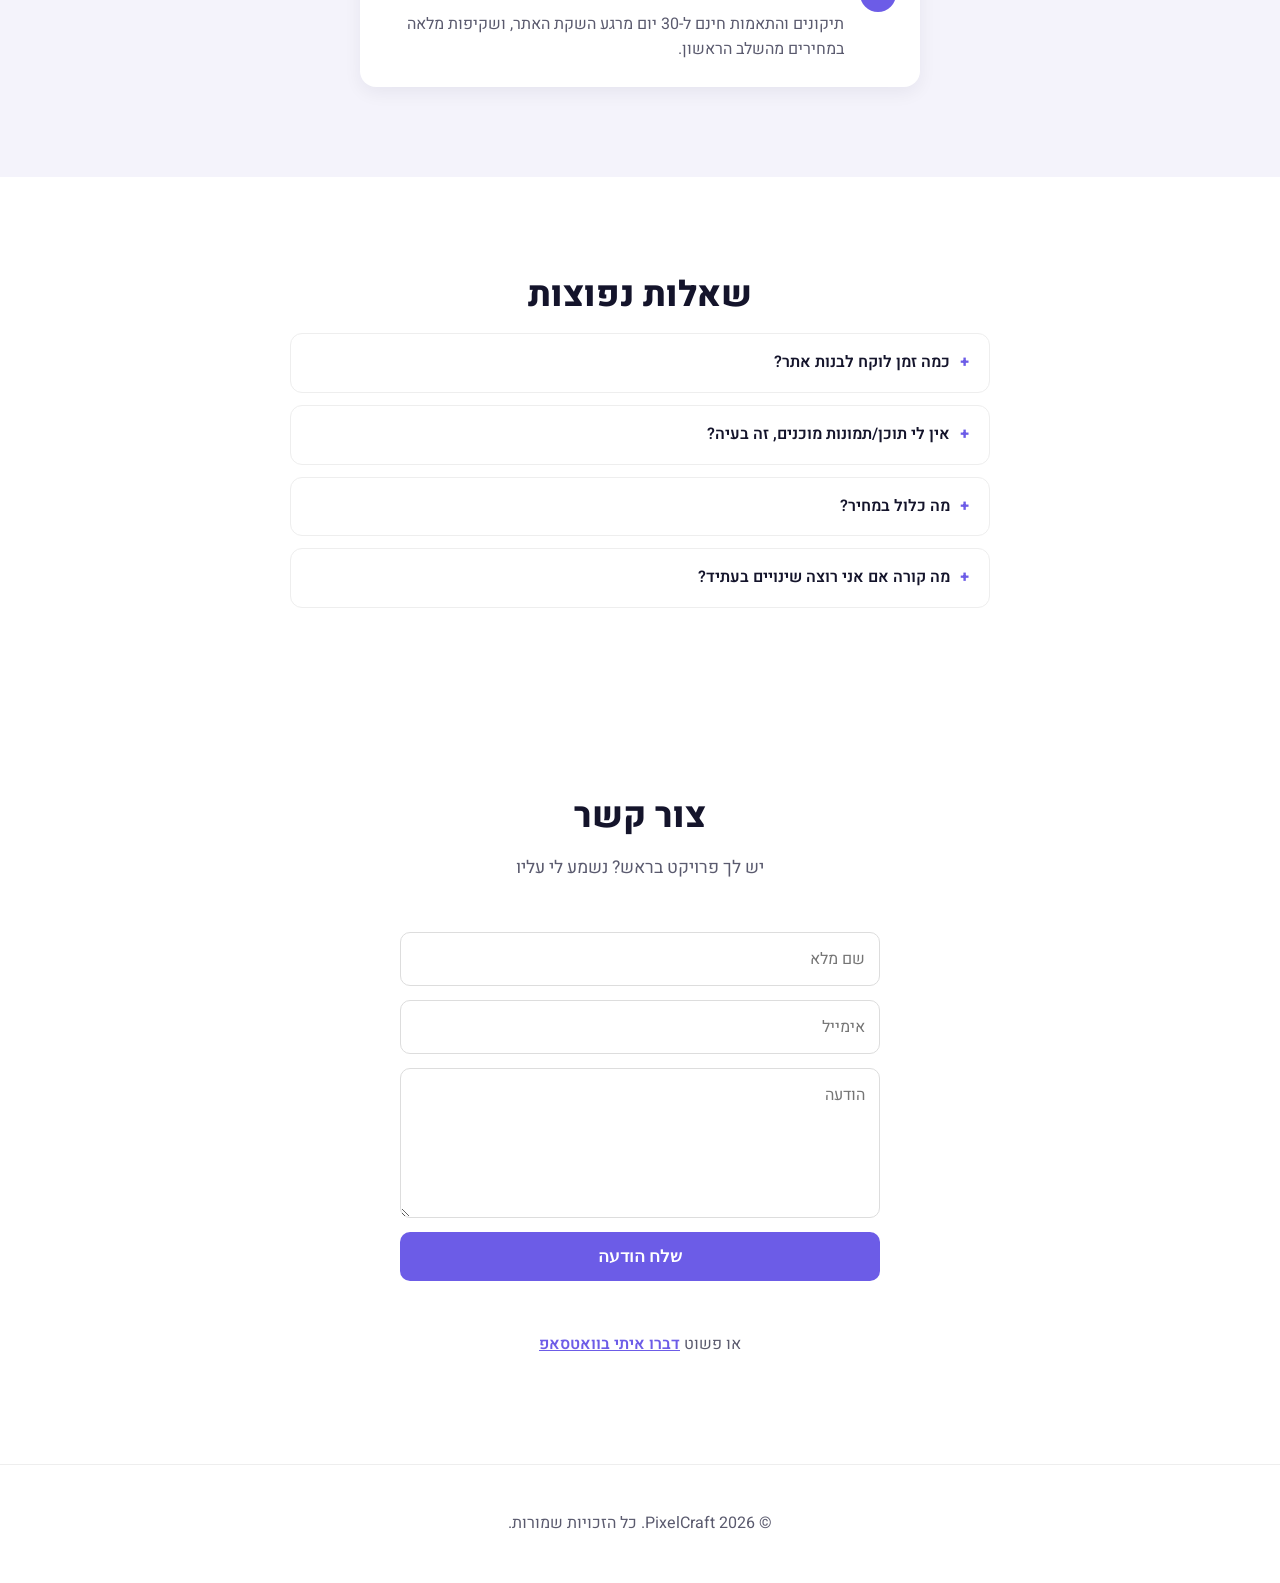
==== commit 19f15c0a: "Add custom pixel-P logo mark, used in nav and as favicon" ====
--- a/index.html
+++ b/index.html
@@ -9,7 +9,7 @@
   <meta property="og:type" content="website">
   <meta property="og:url" content="https://edenliv555-afk.github.io/my-website/">
   <link rel="canonical" href="https://edenliv555-afk.github.io/my-website/">
-  <link rel="icon" href="data:image/svg+xml,<svg xmlns=%22http://www.w3.org/2000/svg%22 viewBox=%220 0 100 100%22><text y=%22.9em%22 font-size=%2290%22>🚀</text></svg>">
+  <link rel="icon" type="image/svg+xml" href="logo.svg">
   <title>PixelCraft - בניית אתרים שמביאים לקוחות</title>
   <link rel="preconnect" href="https://fonts.googleapis.com">
   <link href="https://fonts.googleapis.com/css2?family=Heebo:wght@300;400;600;800&display=swap" rel="stylesheet">
@@ -28,12 +28,17 @@
 </head>
 <body>
 
-  <nav class="navbar">
+  <a href="#main-content" class="skip-link">דלג לתוכן הראשי</a>
+
+  <nav class="navbar" id="navbar">
     <div class="nav-logo">
-      <svg class="logo-mark" viewBox="0 0 32 32" width="26" height="26"><rect x="2" y="2" width="12" height="12" rx="3" fill="#6c5ce7"/><rect x="18" y="2" width="12" height="12" rx="3" fill="#a29bfe"/><rect x="10" y="18" width="12" height="12" rx="3" fill="#14142b"/></svg>
+      <img src="logo.svg" alt="PixelCraft" class="logo-mark" width="30" height="30">
       PixelCraft
     </div>
-    <ul class="nav-links">
+    <button class="nav-toggle" id="nav-toggle" aria-label="פתח תפריט ניווט" aria-expanded="false" aria-controls="nav-links">
+      <span></span><span></span><span></span>
+    </button>
+    <ul class="nav-links" id="nav-links">
       <li><a href="#process">איך זה עובד</a></li>
       <li><a href="#pricing">תוכניות</a></li>
       <li><a href="#portfolio">תיק עבודות</a></li>
@@ -43,7 +48,7 @@
     </ul>
   </nav>
 
-  <header class="hero">
+  <header class="hero" id="main-content">
     <div class="hero-content">
       <h1 class="reveal">אתר שמביא לקוחות,<br>לא רק שנראה טוב</h1>
       <p class="hero-sub reveal">בניית אתרים מקצועית לעסקים קטנים ובינוניים — עיצוב שמושך עין ותוצאות שאפשר למדוד</p>
--- a/style.css
+++ b/style.css
@@ -23,6 +23,31 @@
   line-height: 1.6;
 }
 
+/* Accessibility */
+.skip-link {
+  position: absolute;
+  right: -999px;
+  top: 0;
+  background: var(--accent);
+  color: #fff;
+  padding: 10px 18px;
+  border-radius: 0 0 8px 8px;
+  z-index: 999;
+  text-decoration: none;
+}
+
+.skip-link:focus {
+  right: 12px;
+}
+
+a:focus-visible,
+button:focus-visible,
+input:focus-visible,
+textarea:focus-visible {
+  outline: 3px solid var(--accent);
+  outline-offset: 2px;
+}
+
 /* Navbar */
 .navbar {
   position: sticky;
@@ -35,6 +60,32 @@
   backdrop-filter: blur(8px);
   border-bottom: 1px solid #eee;
   z-index: 100;
+  transition: padding 0.25s ease, box-shadow 0.25s ease;
+}
+
+.navbar.scrolled {
+  padding: 10px 6%;
+  box-shadow: 0 4px 14px rgba(20, 20, 43, 0.08);
+}
+
+.nav-toggle {
+  display: none;
+  flex-direction: column;
+  justify-content: center;
+  gap: 5px;
+  width: 44px;
+  height: 44px;
+  background: none;
+  border: none;
+  cursor: pointer;
+}
+
+.nav-toggle span {
+  display: block;
+  width: 24px;
+  height: 2px;
+  background: var(--ink);
+  margin: 0 auto;
 }
 
 .nav-logo {
@@ -640,12 +691,48 @@
   color: var(--text-soft);
 }
 
+@media (max-width: 800px) {
+  .nav-toggle {
+    display: flex;
+  }
+
+  .nav-links {
+    position: absolute;
+    top: 100%;
+    right: 0;
+    left: 0;
+    flex-direction: column;
+    background: #fff;
+    padding: 20px 6%;
+    gap: 18px;
+    border-bottom: 1px solid #eee;
+    box-shadow: 0 12px 20px rgba(20, 20, 43, 0.08);
+    display: none;
+  }
+
+  .nav-links.open {
+    display: flex;
+  }
+
+  .nav-links a {
+    display: block;
+    padding: 10px 0;
+  }
+
+  .nav-cta {
+    display: inline-block;
+  }
+}
+
 @media (max-width: 640px) {
-  .nav-links {
-    gap: 14px;
-    font-size: 0.9em;
-  }
   .hero-content h1 {
     font-size: 2.1em;
   }
-}
+
+  .whatsapp-float {
+    width: 52px;
+    height: 52px;
+    bottom: 16px;
+    left: 16px;
+  }
+}
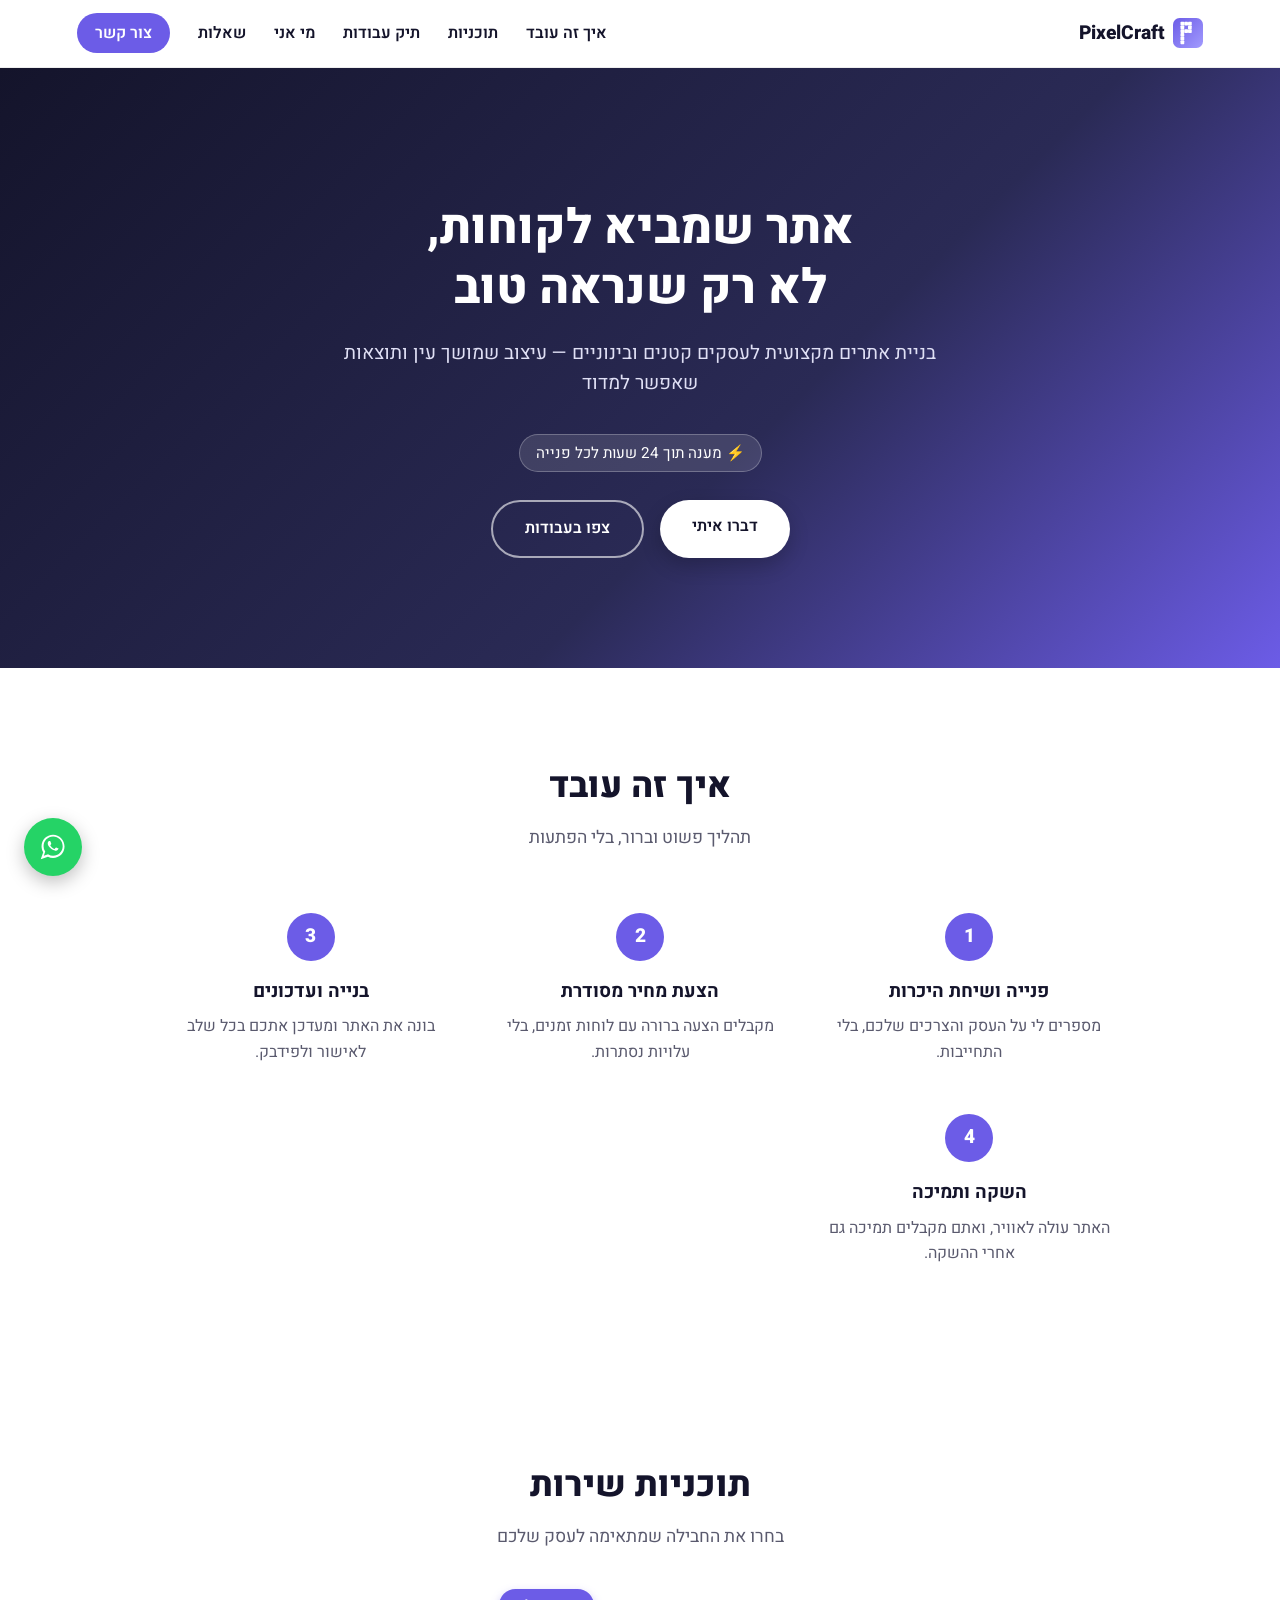
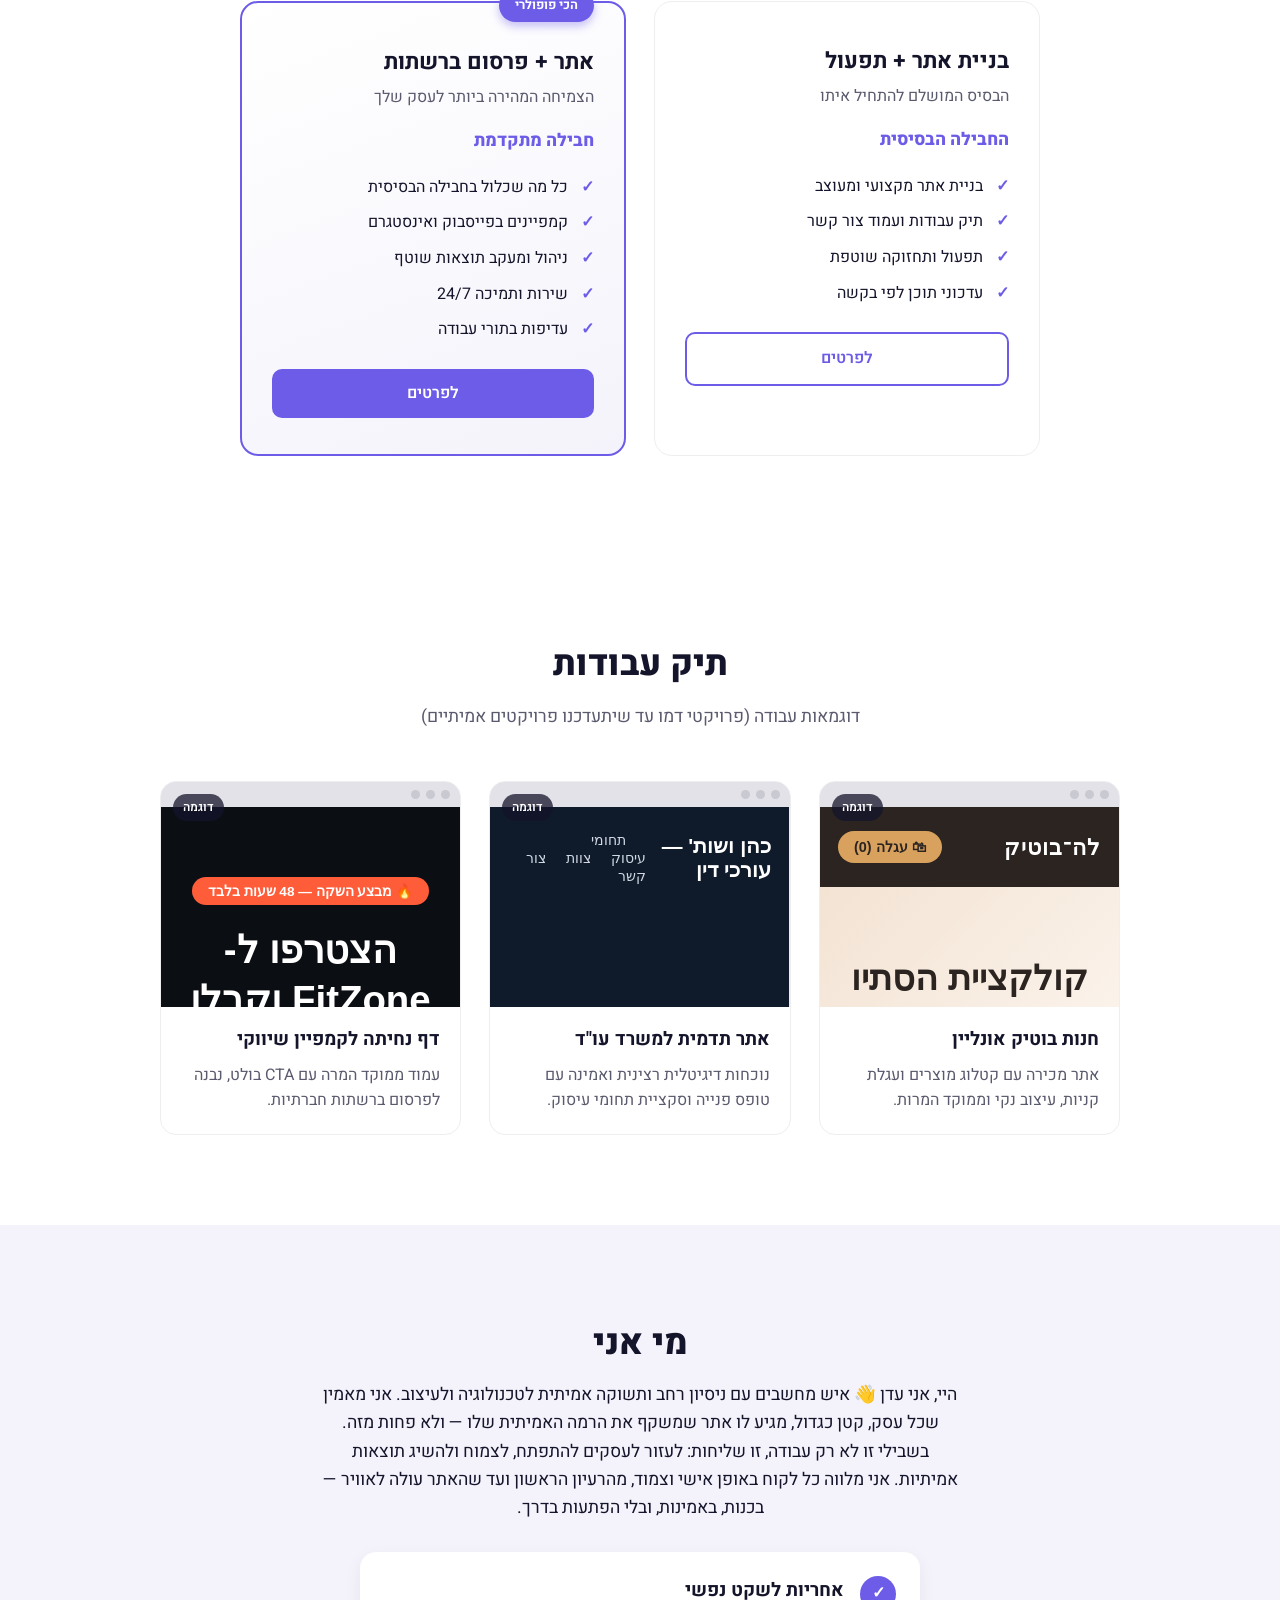
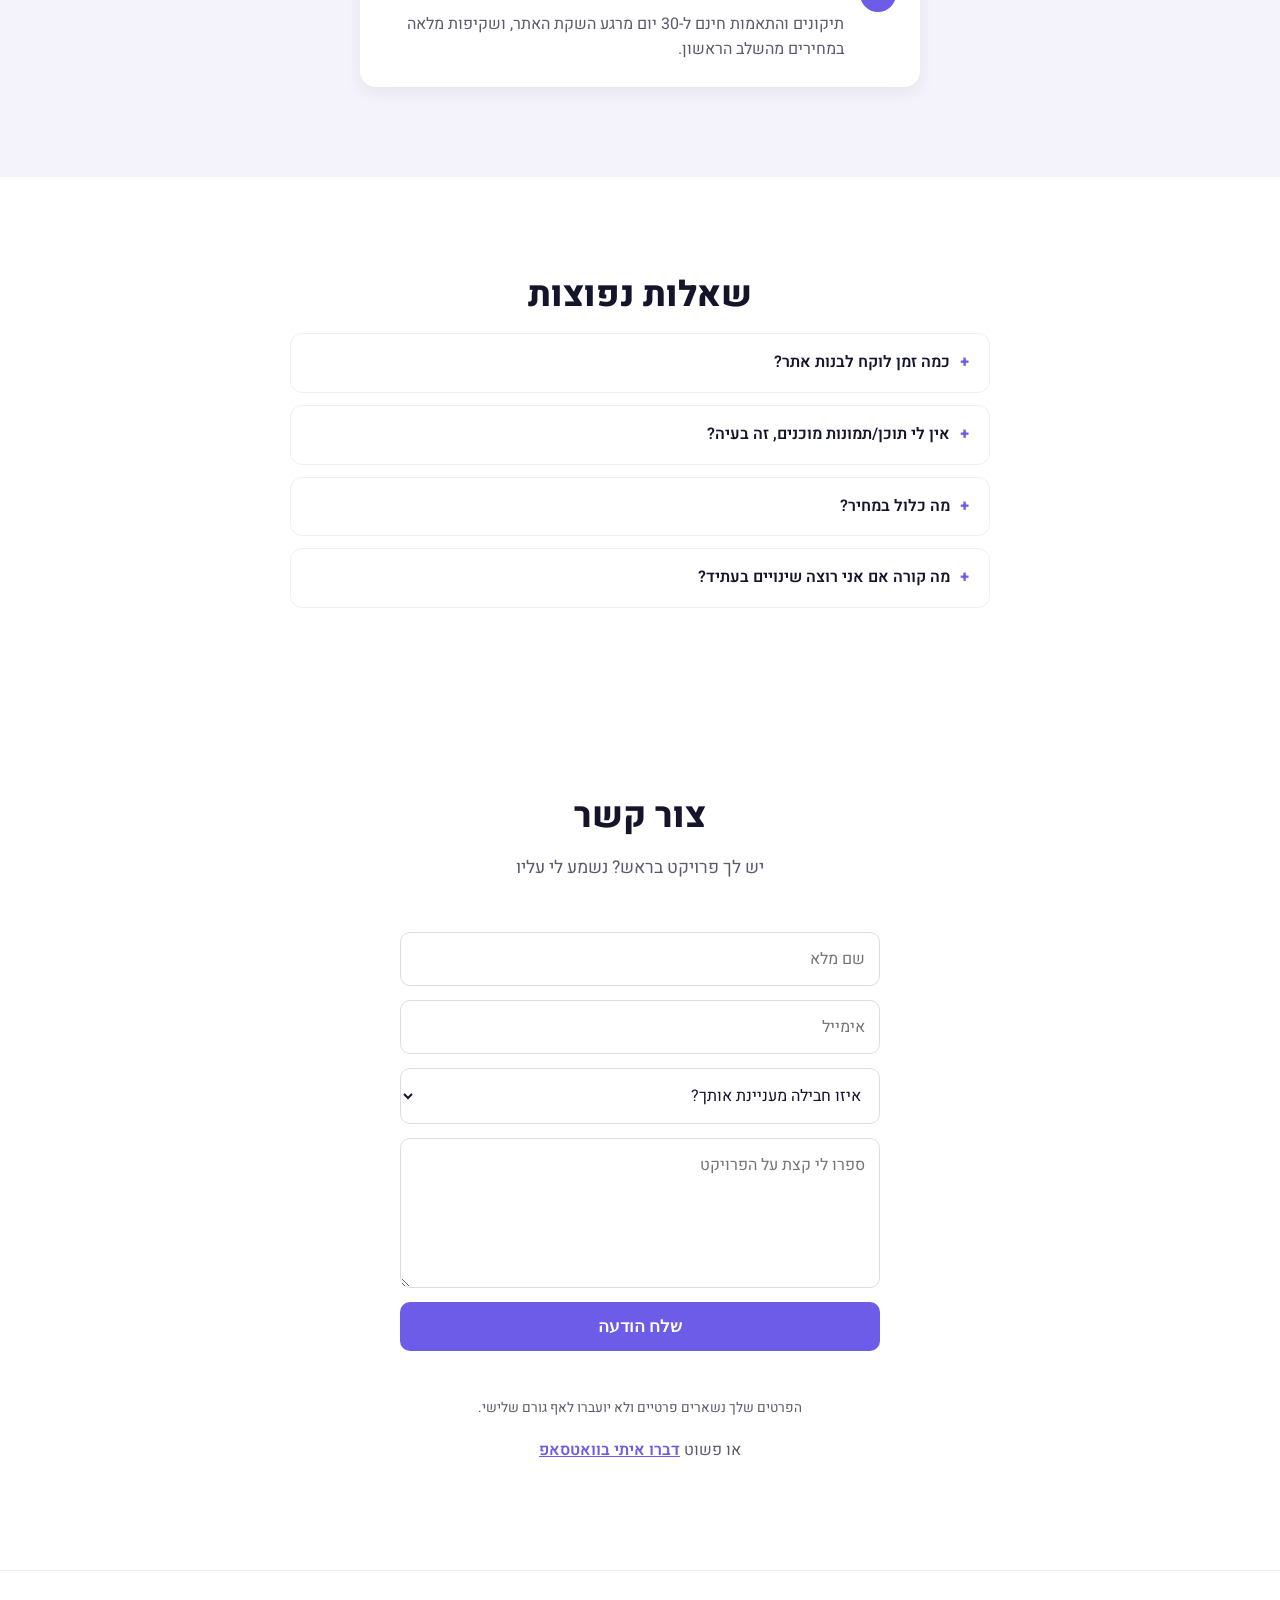
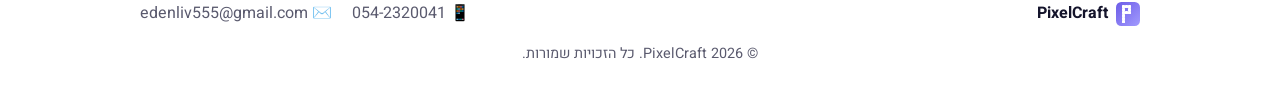
==== commit 508662d8: "Add structured contact details, package-select on contact form, branded 404 page, and JSON-LD contac" ====
--- a/index.html
+++ b/index.html
@@ -10,6 +10,8 @@
   <meta property="og:url" content="https://edenliv555-afk.github.io/my-website/">
   <link rel="canonical" href="https://edenliv555-afk.github.io/my-website/">
   <link rel="icon" type="image/svg+xml" href="logo.svg">
+  <link rel="apple-touch-icon" href="logo.svg">
+  <meta name="theme-color" content="#14142b">
   <title>PixelCraft - בניית אתרים שמביאים לקוחות</title>
   <link rel="preconnect" href="https://fonts.googleapis.com">
   <link href="https://fonts.googleapis.com/css2?family=Heebo:wght@300;400;600;800&display=swap" rel="stylesheet">
@@ -22,7 +24,11 @@
     "founder": "עדן",
     "url": "https://edenliv555-afk.github.io/my-website/",
     "description": "בניית אתרים מקצועית לעסקים קטנים ובינוניים, עם פרסום בפייסבוק ואינסטגרם.",
-    "areaServed": "IL"
+    "areaServed": "IL",
+    "telephone": "+972542320041",
+    "email": "edenliv555@gmail.com",
+    "image": "https://edenliv555-afk.github.io/my-website/logo.svg",
+    "priceRange": "$$"
   }
   </script>
 </head>
@@ -204,15 +210,32 @@
       <input type="text" name="_honey" style="display:none" tabindex="-1" autocomplete="off">
       <input type="text" name="שם מלא" placeholder="שם מלא" required>
       <input type="email" name="אימייל" placeholder="אימייל" required>
-      <textarea name="הודעה" placeholder="הודעה" rows="5" required></textarea>
+      <select name="חבילה מבוקשת" required>
+        <option value="" disabled selected>איזו חבילה מעניינת אותך?</option>
+        <option value="בניית אתר + תפעול">בניית אתר + תפעול</option>
+        <option value="אתר + פרסום ברשתות">אתר + פרסום ברשתות</option>
+        <option value="עוד לא בטוח/ה">עוד לא בטוח/ה</option>
+      </select>
+      <textarea name="הודעה" placeholder="ספרו לי קצת על הפרויקט" rows="5" required></textarea>
       <button type="submit" id="contact-submit">שלח הודעה</button>
       <p id="contact-status" class="contact-status"></p>
+      <p class="contact-privacy">הפרטים שלך נשארים פרטיים ולא יועברו לאף גורם שלישי.</p>
     </form>
     <p class="contact-alt">או פשוט <a href="https://wa.me/972542320041" target="_blank" rel="noopener">דברו איתי בוואטסאפ</a></p>
   </section>
 
   <footer>
-    <p>&copy; 2026 PixelCraft. כל הזכויות שמורות.</p>
+    <div class="footer-content">
+      <div class="footer-brand">
+        <img src="logo.svg" alt="PixelCraft" width="24" height="24">
+        <span>PixelCraft</span>
+      </div>
+      <div class="footer-contact">
+        <a href="https://wa.me/972542320041" target="_blank" rel="noopener">📱 054-2320041</a>
+        <a href="mailto:edenliv555@gmail.com">✉️ edenliv555@gmail.com</a>
+      </div>
+    </div>
+    <p class="footer-copy">&copy; 2026 PixelCraft. כל הזכויות שמורות.</p>
   </footer>
 
   <a href="https://wa.me/972542320041" target="_blank" rel="noopener" class="whatsapp-float" aria-label="צור קשר בוואטסאפ">
--- a/style.css
+++ b/style.css
@@ -318,18 +318,29 @@
 }
 
 .contact-form input,
-.contact-form textarea {
+.contact-form textarea,
+.contact-form select {
   padding: 14px;
   font-size: 1em;
   border: 1px solid #ddd;
   border-radius: 10px;
   font-family: inherit;
+  background: #fff;
+  color: var(--ink);
 }
 
 .contact-form input:focus,
-.contact-form textarea:focus {
+.contact-form textarea:focus,
+.contact-form select:focus {
   outline: none;
   border-color: var(--accent);
+}
+
+.contact-privacy {
+  font-size: 0.85em;
+  color: var(--text-soft);
+  text-align: center;
+  margin: 0;
 }
 
 .contact-form button {
@@ -380,9 +391,47 @@
 
 footer {
   text-align: center;
-  padding: 30px;
+  padding: 30px 6%;
   color: var(--text-soft);
   border-top: 1px solid #eee;
+}
+
+.footer-content {
+  display: flex;
+  justify-content: space-between;
+  align-items: center;
+  flex-wrap: wrap;
+  gap: 16px;
+  max-width: 1000px;
+  margin: 0 auto 16px;
+}
+
+.footer-brand {
+  display: flex;
+  align-items: center;
+  gap: 8px;
+  font-weight: 700;
+  color: var(--ink);
+}
+
+.footer-contact {
+  display: flex;
+  gap: 20px;
+  flex-wrap: wrap;
+}
+
+.footer-contact a {
+  color: var(--text-soft);
+  text-decoration: none;
+}
+
+.footer-contact a:hover {
+  color: var(--accent);
+}
+
+.footer-copy {
+  margin: 0;
+  font-size: 0.9em;
 }
 
 /* Scroll reveal animation */
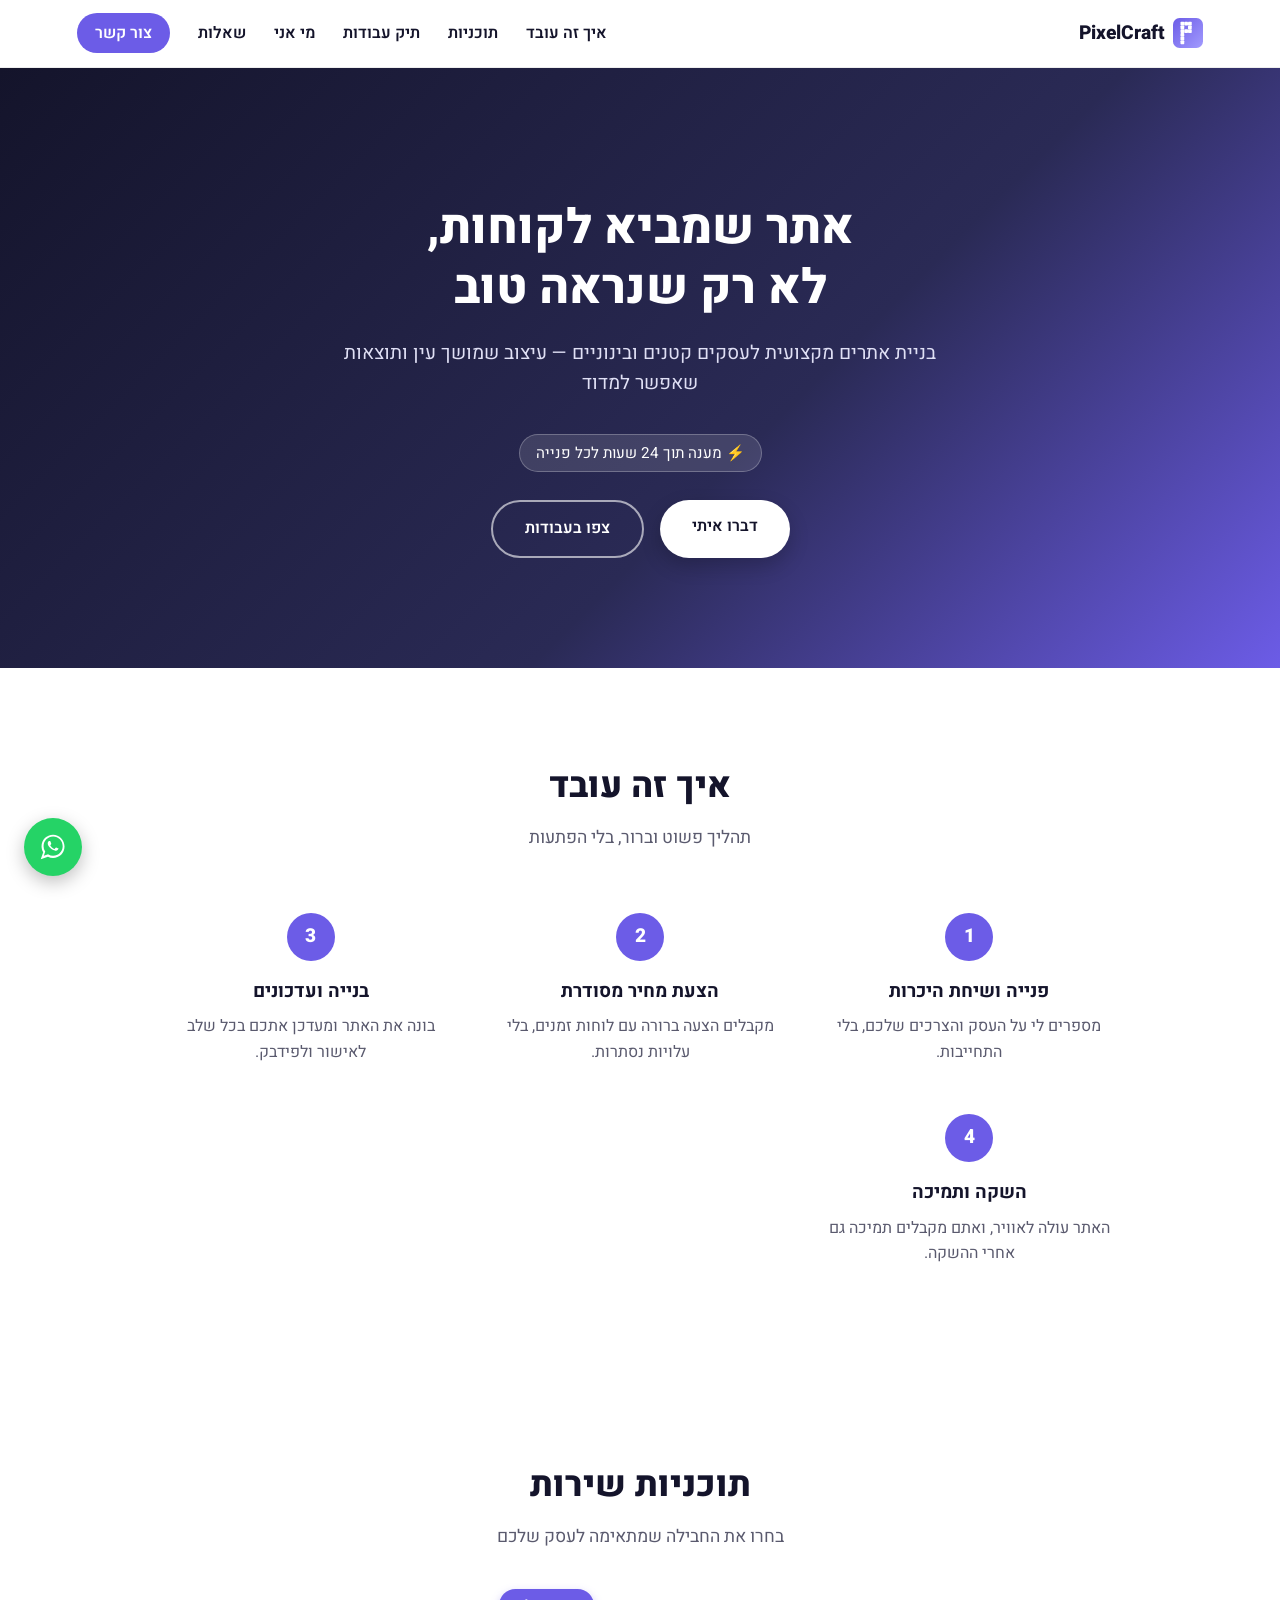
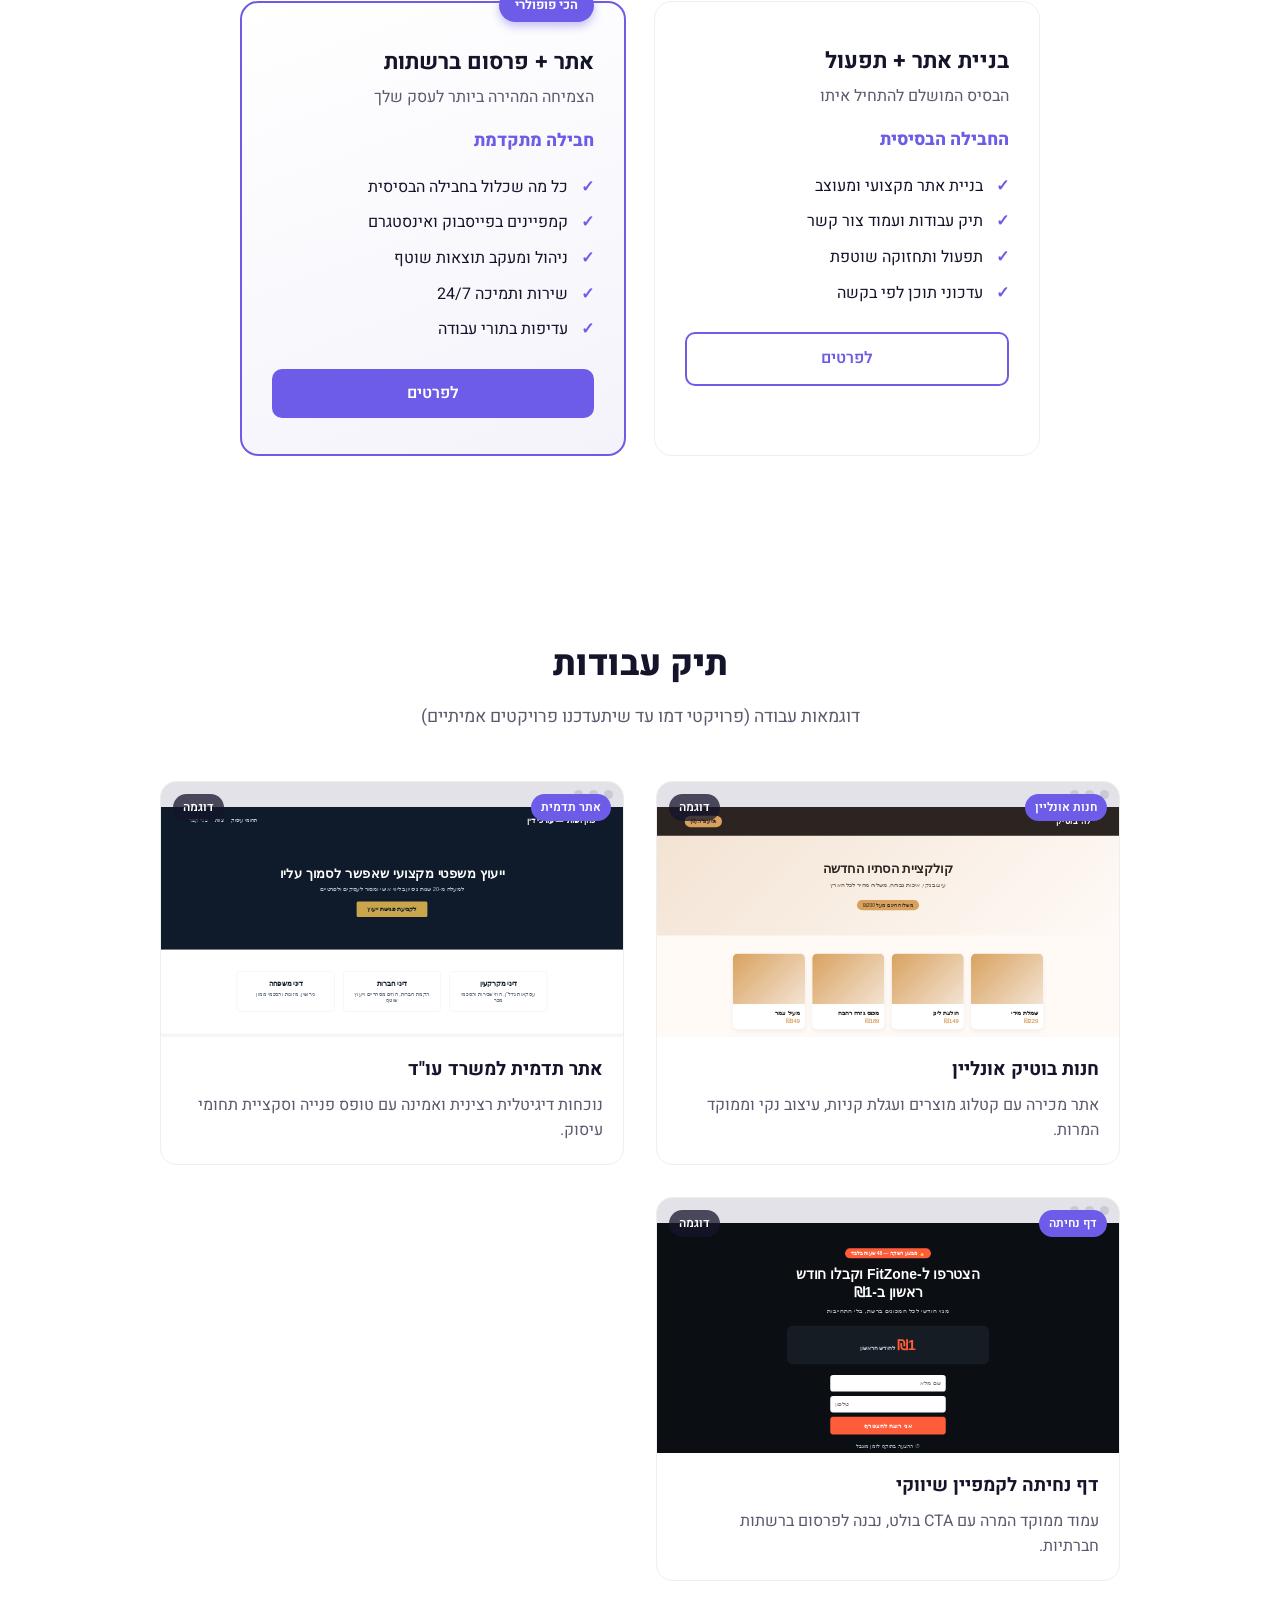
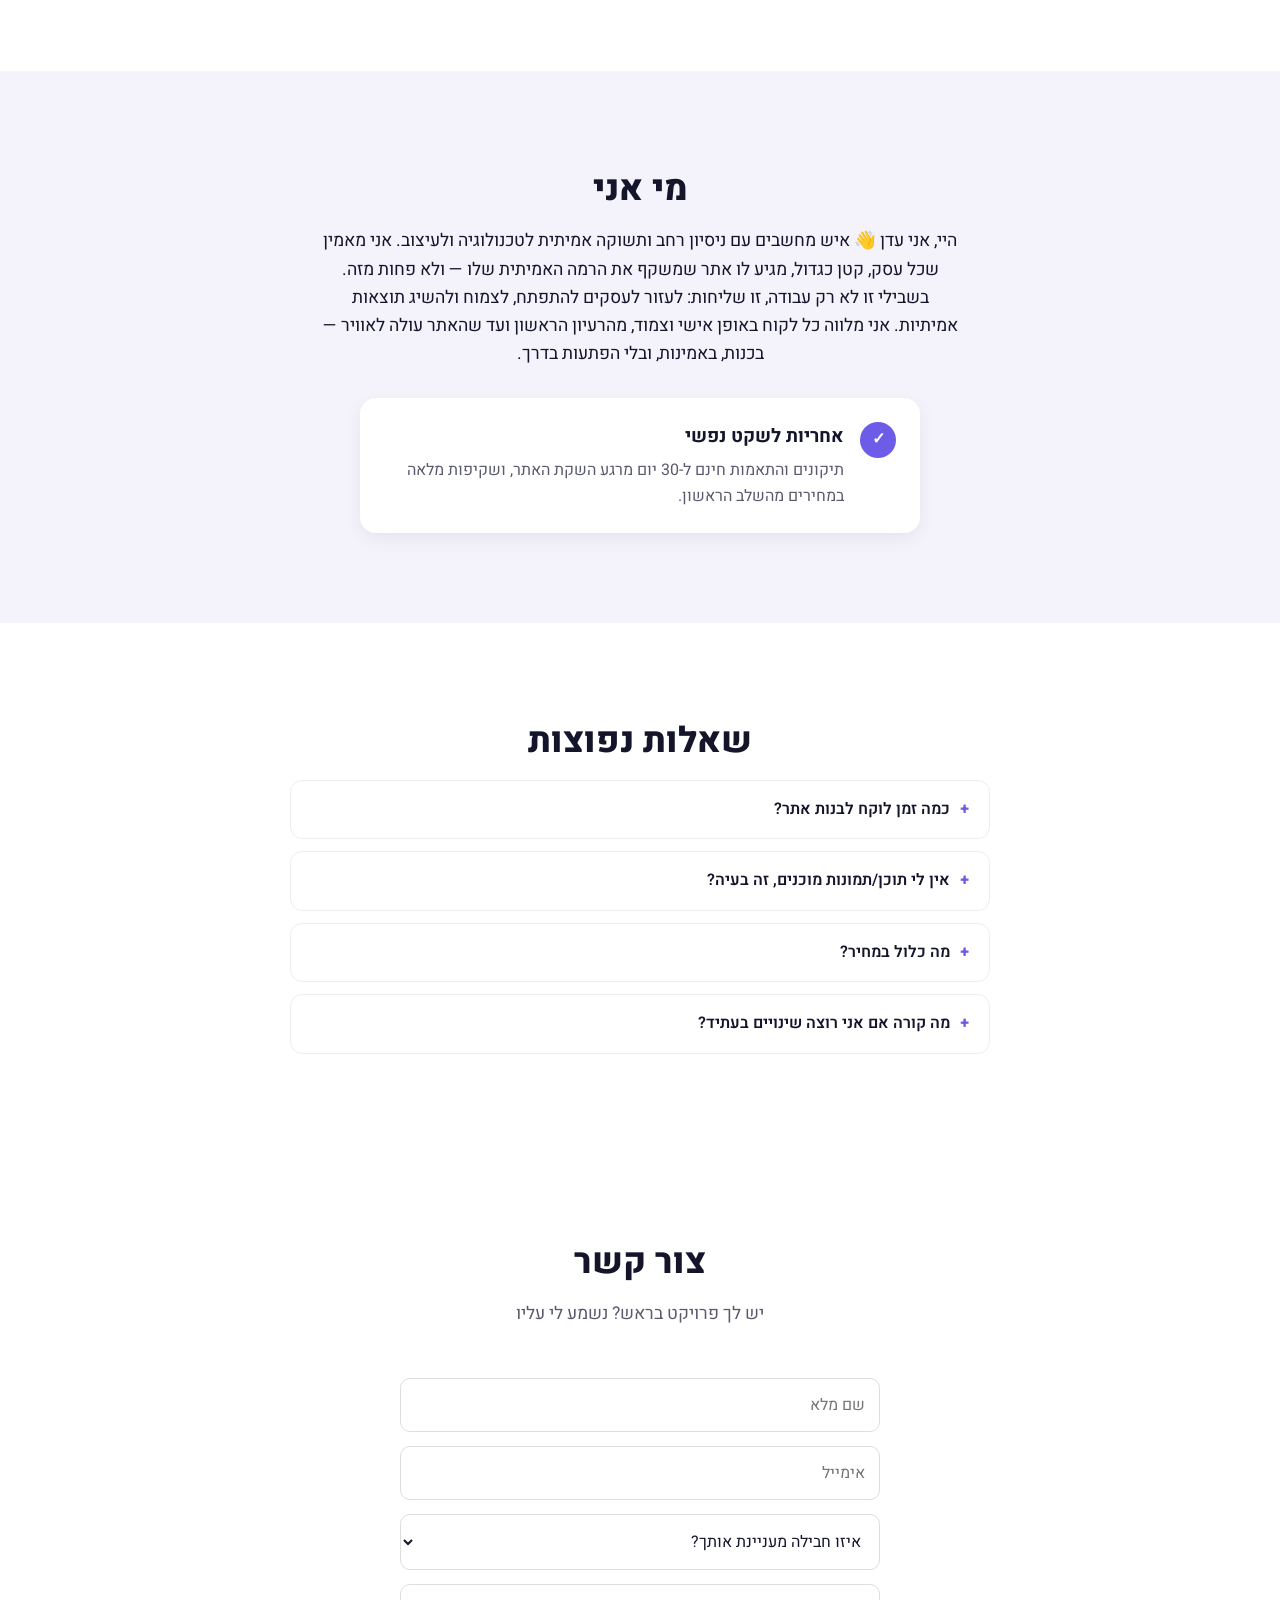
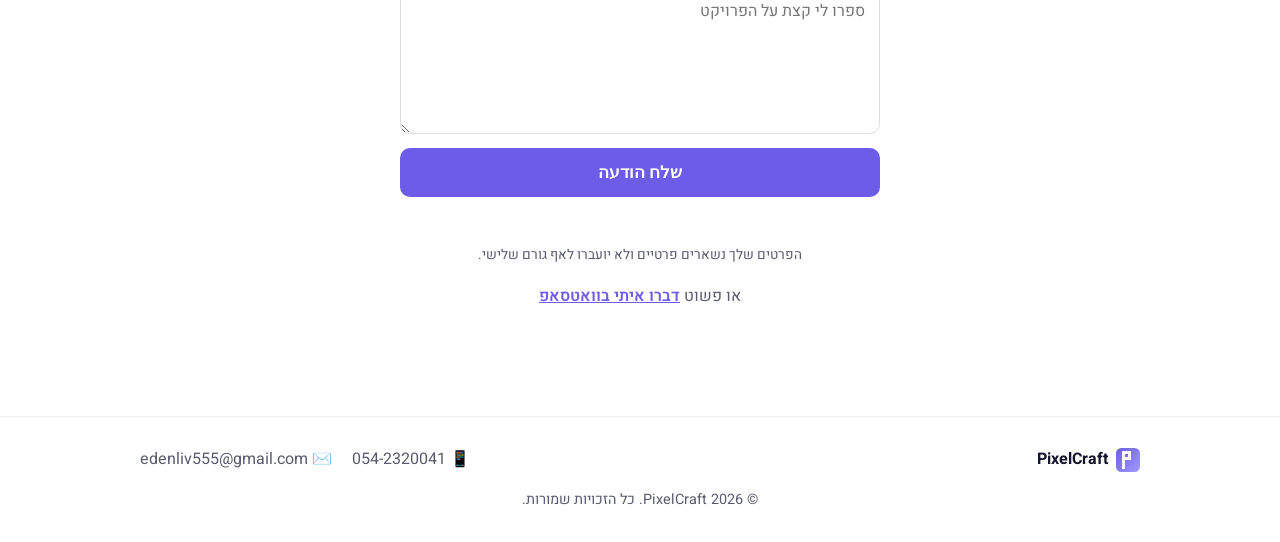
==== commit 60afccaf: "Fix portfolio preview rendering: render demos at true desktop width and scale down, add category tag" ====
--- a/index.html
+++ b/index.html
@@ -133,27 +133,39 @@
     <div class="portfolio-grid">
       <a href="demos/boutique/index.html" target="_blank" rel="noopener" class="portfolio-card reveal">
         <span class="demo-badge">דוגמה</span>
+        <span class="portfolio-tag">חנות אונליין</span>
         <div class="browser-mock">
           <div class="browser-bar"><span></span><span></span><span></span></div>
-          <iframe src="demos/boutique/index.html" loading="lazy" title="תצוגת חנות בוטיק"></iframe>
+          <div class="mock-viewport">
+            <iframe src="demos/boutique/index.html" loading="lazy" title="תצוגת חנות בוטיק" tabindex="-1"></iframe>
+          </div>
+          <div class="mock-overlay"><span>צפו בפרויקט המלא ↗</span></div>
         </div>
         <h3>חנות בוטיק אונליין</h3>
         <p>אתר מכירה עם קטלוג מוצרים ועגלת קניות, עיצוב נקי וממוקד המרות.</p>
       </a>
       <a href="demos/lawyer/index.html" target="_blank" rel="noopener" class="portfolio-card reveal">
         <span class="demo-badge">דוגמה</span>
+        <span class="portfolio-tag">אתר תדמית</span>
         <div class="browser-mock">
           <div class="browser-bar"><span></span><span></span><span></span></div>
-          <iframe src="demos/lawyer/index.html" loading="lazy" title="תצוגת אתר תדמית למשרד עו״ד"></iframe>
+          <div class="mock-viewport">
+            <iframe src="demos/lawyer/index.html" loading="lazy" title="תצוגת אתר תדמית למשרד עו״ד" tabindex="-1"></iframe>
+          </div>
+          <div class="mock-overlay"><span>צפו בפרויקט המלא ↗</span></div>
         </div>
         <h3>אתר תדמית למשרד עו"ד</h3>
         <p>נוכחות דיגיטלית רצינית ואמינה עם טופס פנייה וסקציית תחומי עיסוק.</p>
       </a>
       <a href="demos/landing/index.html" target="_blank" rel="noopener" class="portfolio-card reveal">
         <span class="demo-badge">דוגמה</span>
+        <span class="portfolio-tag">דף נחיתה</span>
         <div class="browser-mock">
           <div class="browser-bar"><span></span><span></span><span></span></div>
-          <iframe src="demos/landing/index.html" loading="lazy" title="תצוגת דף נחיתה"></iframe>
+          <div class="mock-viewport">
+            <iframe src="demos/landing/index.html" loading="lazy" title="תצוגת דף נחיתה" tabindex="-1"></iframe>
+          </div>
+          <div class="mock-overlay"><span>צפו בפרויקט המלא ↗</span></div>
         </div>
         <h3>דף נחיתה לקמפיין שיווקי</h3>
         <p>עמוד ממוקד המרה עם CTA בולט, נבנה לפרסום ברשתות חברתיות.</p>
--- a/style.css
+++ b/style.css
@@ -219,8 +219,8 @@
 /* Portfolio */
 .portfolio-grid {
   display: grid;
-  grid-template-columns: repeat(auto-fit, minmax(260px, 1fr));
-  gap: 28px;
+  grid-template-columns: repeat(auto-fit, minmax(320px, 1fr));
+  gap: 32px;
   text-align: right;
 }
 
@@ -249,6 +249,7 @@
   border-radius: 0;
   overflow: hidden;
   background: #eee;
+  position: relative;
 }
 
 .browser-bar {
@@ -265,12 +266,52 @@
   background: #c9c9d2;
 }
 
-.browser-mock iframe {
-  width: 100%;
-  height: 200px;
+.mock-viewport {
+  position: relative;
+  height: 230px;
+  overflow: hidden;
+  background: #fff;
+}
+
+.mock-viewport iframe {
+  position: absolute;
+  top: 0;
+  left: 0;
+  width: 1280px;
+  height: 820px;
   border: none;
-  display: block;
+  transform-origin: top left;
   pointer-events: none;
+}
+
+.mock-overlay {
+  position: absolute;
+  inset: 0;
+  background: rgba(20, 20, 43, 0.78);
+  color: #fff;
+  display: flex;
+  align-items: center;
+  justify-content: center;
+  font-weight: 700;
+  opacity: 0;
+  transition: opacity 0.25s ease;
+}
+
+.portfolio-card:hover .mock-overlay {
+  opacity: 1;
+}
+
+.portfolio-tag {
+  position: absolute;
+  top: 12px;
+  right: 12px;
+  background: var(--accent);
+  color: #fff;
+  font-size: 0.75em;
+  font-weight: 600;
+  padding: 4px 10px;
+  border-radius: 20px;
+  z-index: 1;
 }
 
 .portfolio-card h3 {
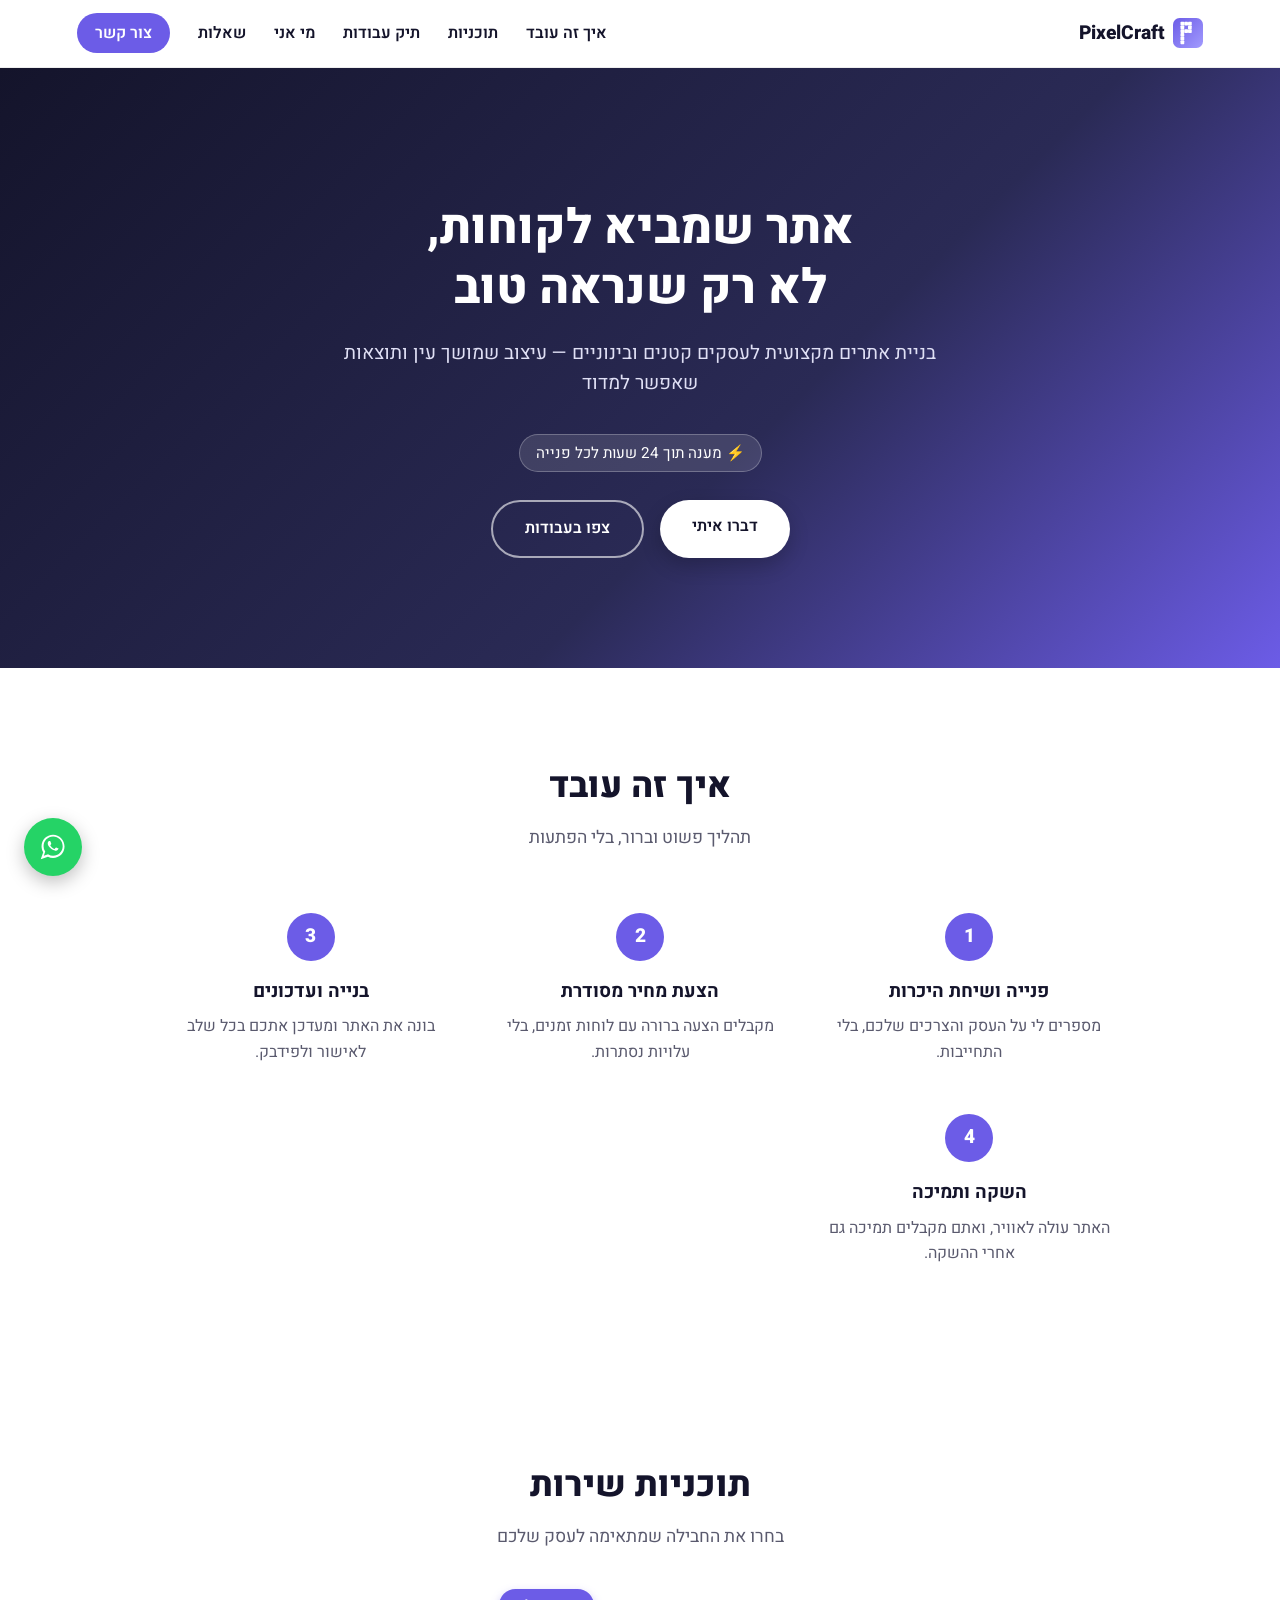
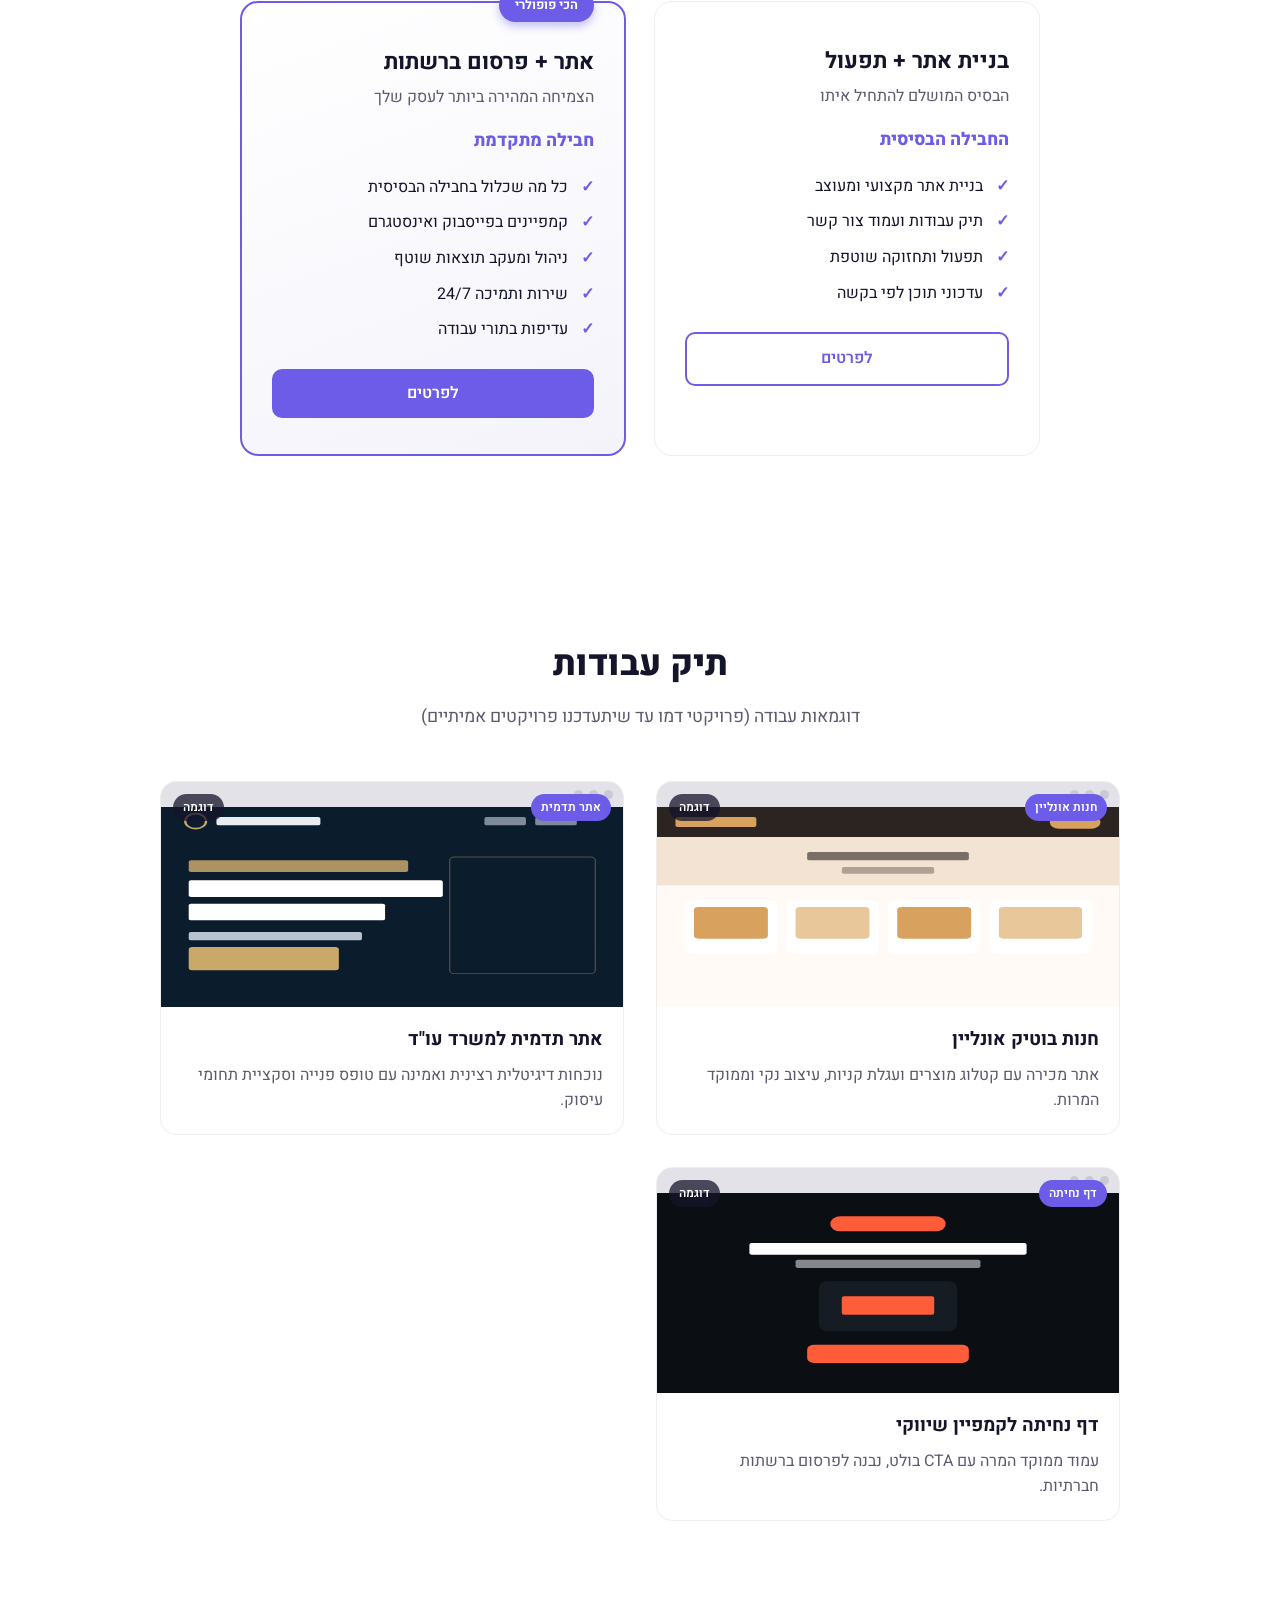
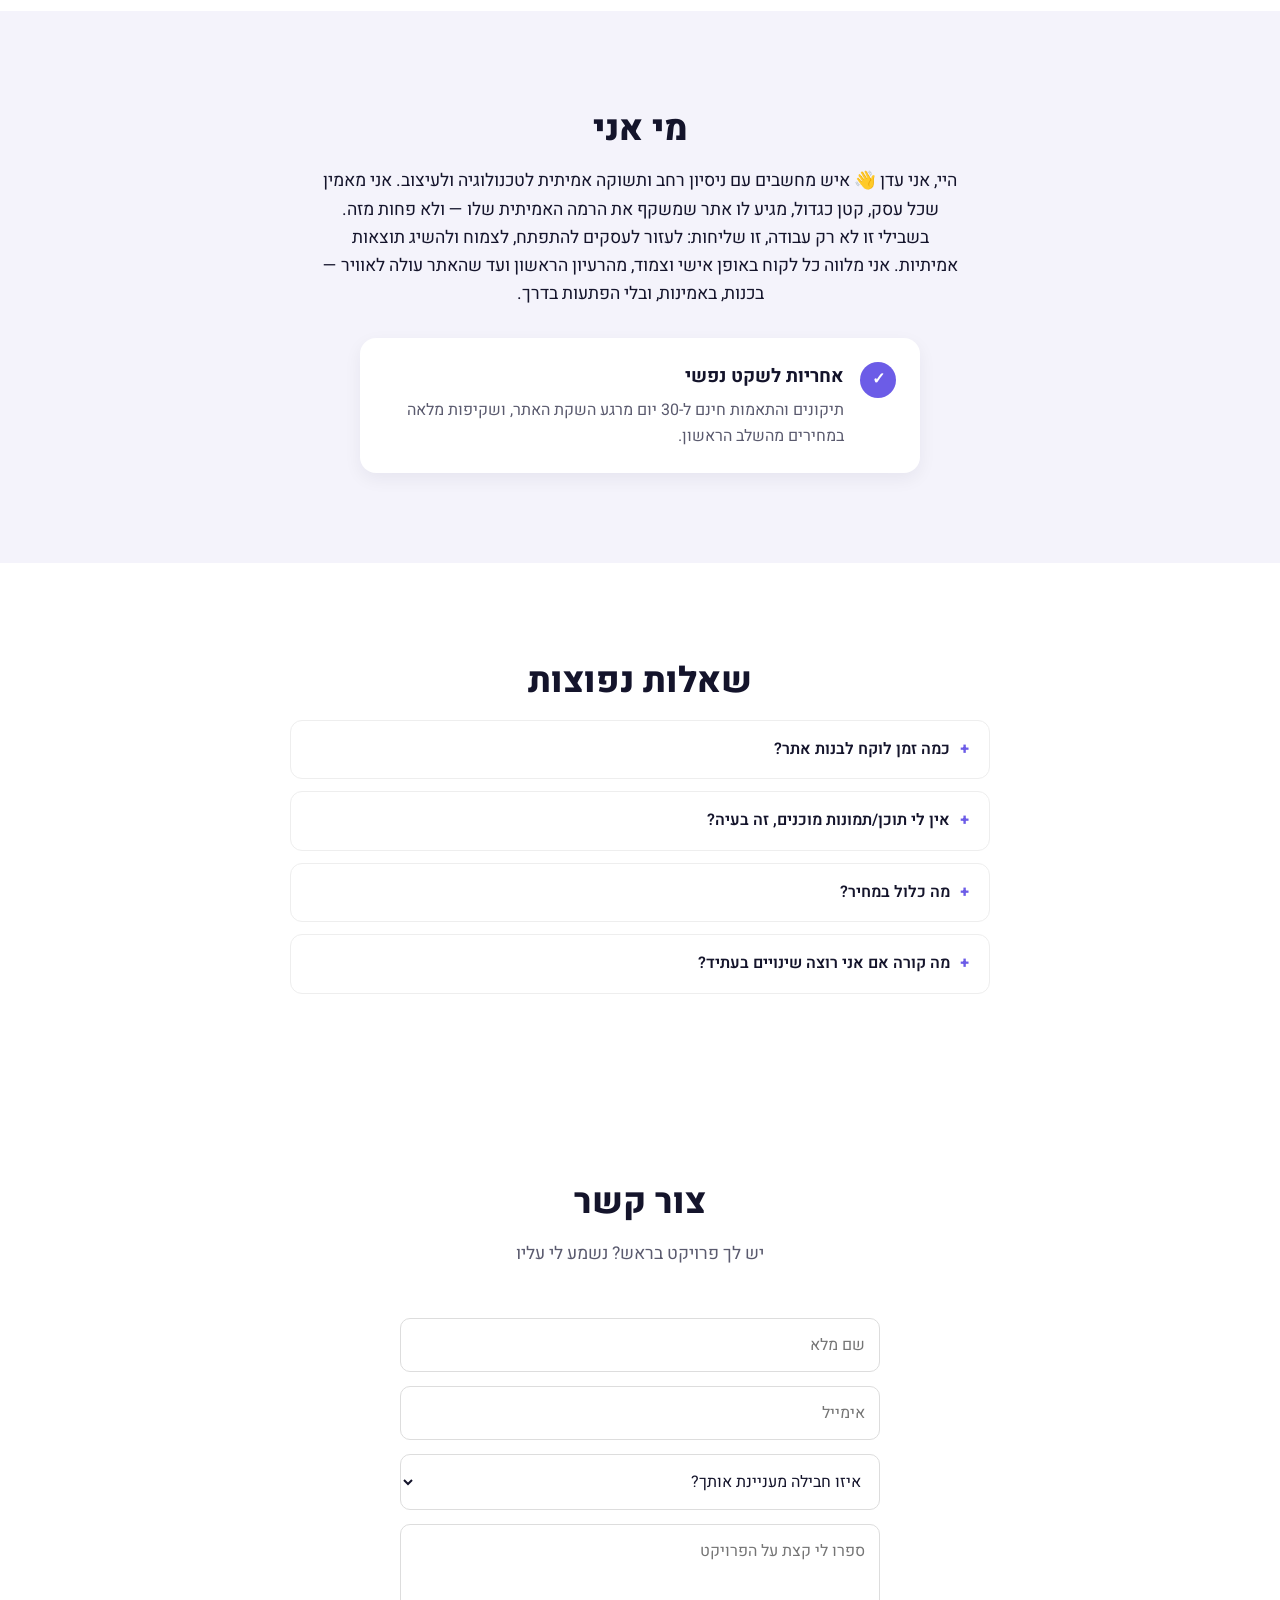
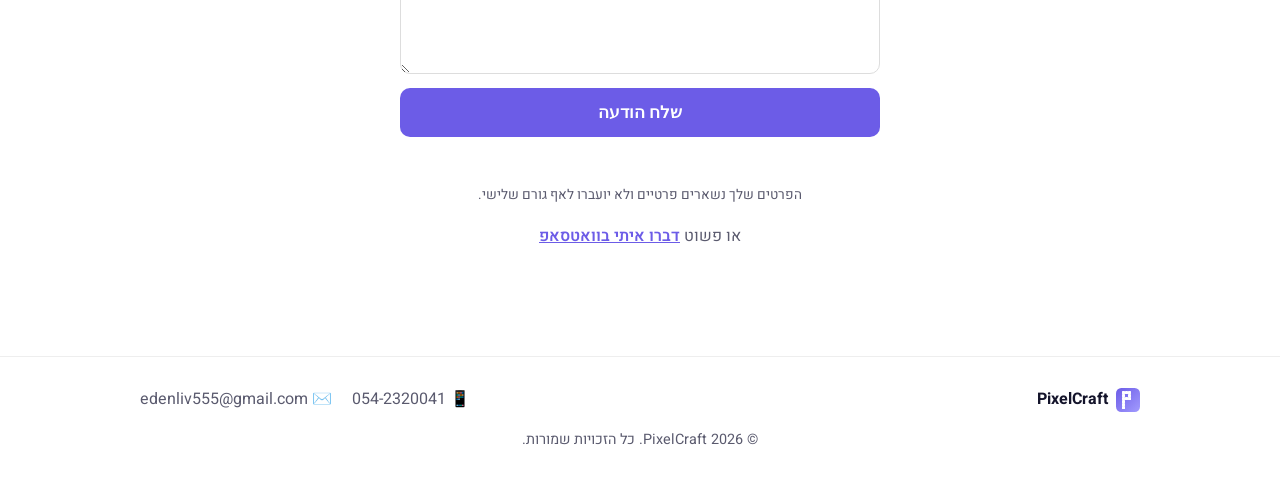
==== commit e310270a: "Replace fragile live iframe previews with polished brand-colored SVG illustrations; rebuild lawyer d" ====
--- a/index.html
+++ b/index.html
@@ -136,8 +136,24 @@
         <span class="portfolio-tag">חנות אונליין</span>
         <div class="browser-mock">
           <div class="browser-bar"><span></span><span></span><span></span></div>
-          <div class="mock-viewport">
-            <iframe src="demos/boutique/index.html" loading="lazy" title="תצוגת חנות בוטיק" tabindex="-1"></iframe>
+          <div class="mock-illustration mock-boutique">
+            <svg viewBox="0 0 400 240" preserveAspectRatio="none">
+              <rect width="400" height="240" fill="#fffaf6"/>
+              <rect width="400" height="36" fill="#2b2420"/>
+              <rect x="16" y="12" width="70" height="12" rx="2" fill="#d8a25e"/>
+              <rect x="340" y="10" width="44" height="16" rx="8" fill="#d8a25e"/>
+              <rect x="0" y="36" width="400" height="58" fill="#f3e3d3"/>
+              <rect x="130" y="54" width="140" height="10" rx="2" fill="#2b2420" opacity="0.6"/>
+              <rect x="160" y="72" width="80" height="8" rx="2" fill="#2b2420" opacity="0.35"/>
+              <rect x="24" y="112" width="80" height="64" rx="6" fill="#fff"/>
+              <rect x="32" y="120" width="64" height="38" rx="4" fill="#d8a25e"/>
+              <rect x="112" y="112" width="80" height="64" rx="6" fill="#fff"/>
+              <rect x="120" y="120" width="64" height="38" rx="4" fill="#e8c79a"/>
+              <rect x="200" y="112" width="80" height="64" rx="6" fill="#fff"/>
+              <rect x="208" y="120" width="64" height="38" rx="4" fill="#d8a25e"/>
+              <rect x="288" y="112" width="88" height="64" rx="6" fill="#fff"/>
+              <rect x="296" y="120" width="72" height="38" rx="4" fill="#e8c79a"/>
+            </svg>
           </div>
           <div class="mock-overlay"><span>צפו בפרויקט המלא ↗</span></div>
         </div>
@@ -149,8 +165,21 @@
         <span class="portfolio-tag">אתר תדמית</span>
         <div class="browser-mock">
           <div class="browser-bar"><span></span><span></span><span></span></div>
-          <div class="mock-viewport">
-            <iframe src="demos/lawyer/index.html" loading="lazy" title="תצוגת אתר תדמית למשרד עו״ד" tabindex="-1"></iframe>
+          <div class="mock-illustration mock-lawyer">
+            <svg viewBox="0 0 400 240" preserveAspectRatio="none">
+              <rect width="400" height="240" fill="#0b1c2d"/>
+              <rect width="400" height="34" fill="#0b1c2d"/>
+              <circle cx="30" cy="17" r="9" fill="none" stroke="#c9a86a" stroke-width="2"/>
+              <rect x="48" y="12" width="90" height="10" rx="2" fill="#e7ecf2"/>
+              <rect x="280" y="12" width="36" height="10" rx="2" fill="#cdd6e0" opacity="0.6"/>
+              <rect x="324" y="12" width="36" height="10" rx="2" fill="#cdd6e0" opacity="0.6"/>
+              <rect x="24" y="64" width="190" height="14" rx="2" fill="#c9a86a" opacity="0.85"/>
+              <rect x="24" y="88" width="220" height="20" rx="2" fill="#ffffff"/>
+              <rect x="24" y="116" width="170" height="20" rx="2" fill="#ffffff"/>
+              <rect x="24" y="150" width="150" height="10" rx="2" fill="#b9c3d0"/>
+              <rect x="24" y="168" width="130" height="28" rx="3" fill="#c9a86a"/>
+              <rect x="250" y="60" width="126" height="140" rx="4" fill="none" stroke="#c9a86a" stroke-opacity="0.4"/>
+            </svg>
           </div>
           <div class="mock-overlay"><span>צפו בפרויקט המלא ↗</span></div>
         </div>
@@ -162,8 +191,16 @@
         <span class="portfolio-tag">דף נחיתה</span>
         <div class="browser-mock">
           <div class="browser-bar"><span></span><span></span><span></span></div>
-          <div class="mock-viewport">
-            <iframe src="demos/landing/index.html" loading="lazy" title="תצוגת דף נחיתה" tabindex="-1"></iframe>
+          <div class="mock-illustration mock-landing">
+            <svg viewBox="0 0 400 240" preserveAspectRatio="none">
+              <rect width="400" height="240" fill="#0b0f14"/>
+              <rect x="150" y="28" width="100" height="18" rx="9" fill="#ff5c39"/>
+              <rect x="80" y="60" width="240" height="14" rx="2" fill="#ffffff"/>
+              <rect x="120" y="80" width="160" height="10" rx="2" fill="#ffffff" opacity="0.5"/>
+              <rect x="140" y="106" width="120" height="60" rx="8" fill="#161c24"/>
+              <rect x="160" y="124" width="80" height="22" rx="2" fill="#ff5c39"/>
+              <rect x="130" y="182" width="140" height="22" rx="6" fill="#ff5c39"/>
+            </svg>
           </div>
           <div class="mock-overlay"><span>צפו בפרויקט המלא ↗</span></div>
         </div>
--- a/style.css
+++ b/style.css
@@ -266,22 +266,15 @@
   background: #c9c9d2;
 }
 
-.mock-viewport {
-  position: relative;
-  height: 230px;
+.mock-illustration {
+  height: 200px;
   overflow: hidden;
-  background: #fff;
-}
-
-.mock-viewport iframe {
-  position: absolute;
-  top: 0;
-  left: 0;
-  width: 1280px;
-  height: 820px;
-  border: none;
-  transform-origin: top left;
-  pointer-events: none;
+}
+
+.mock-illustration svg {
+  width: 100%;
+  height: 100%;
+  display: block;
 }
 
 .mock-overlay {
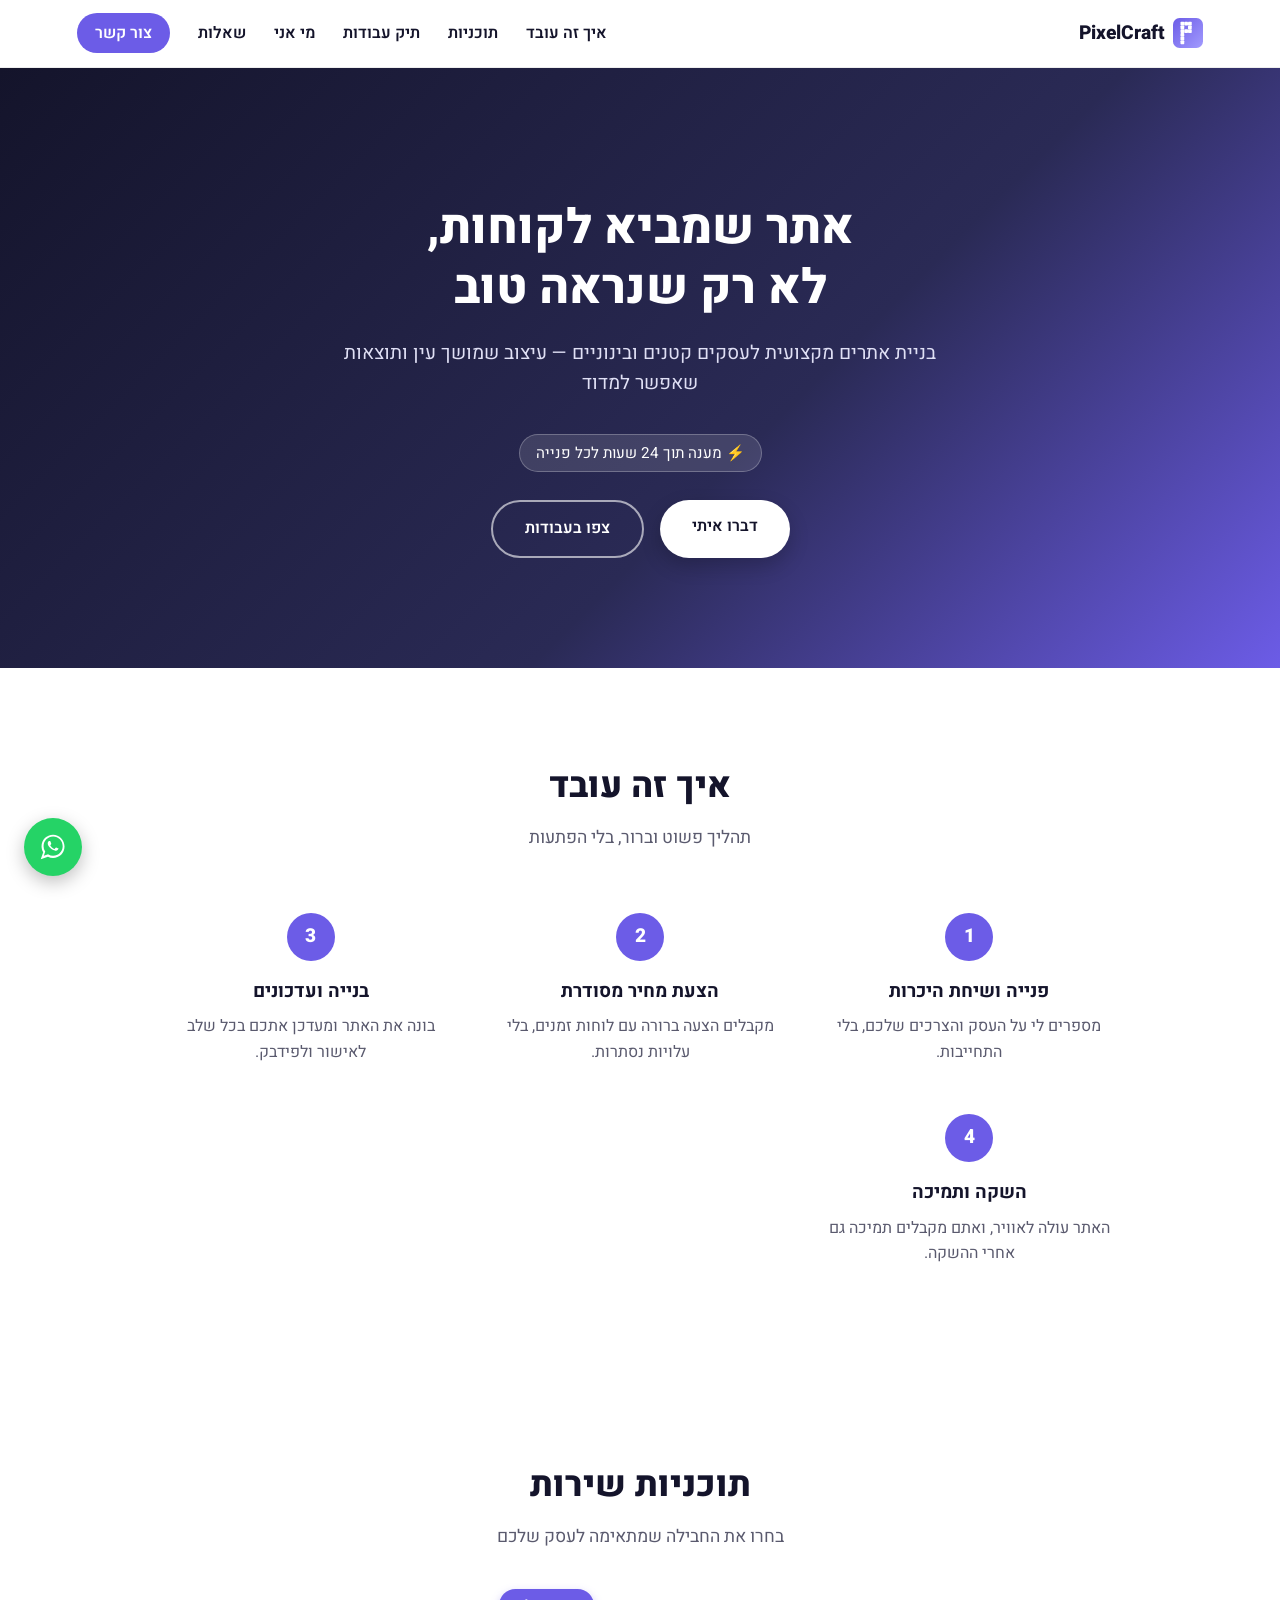
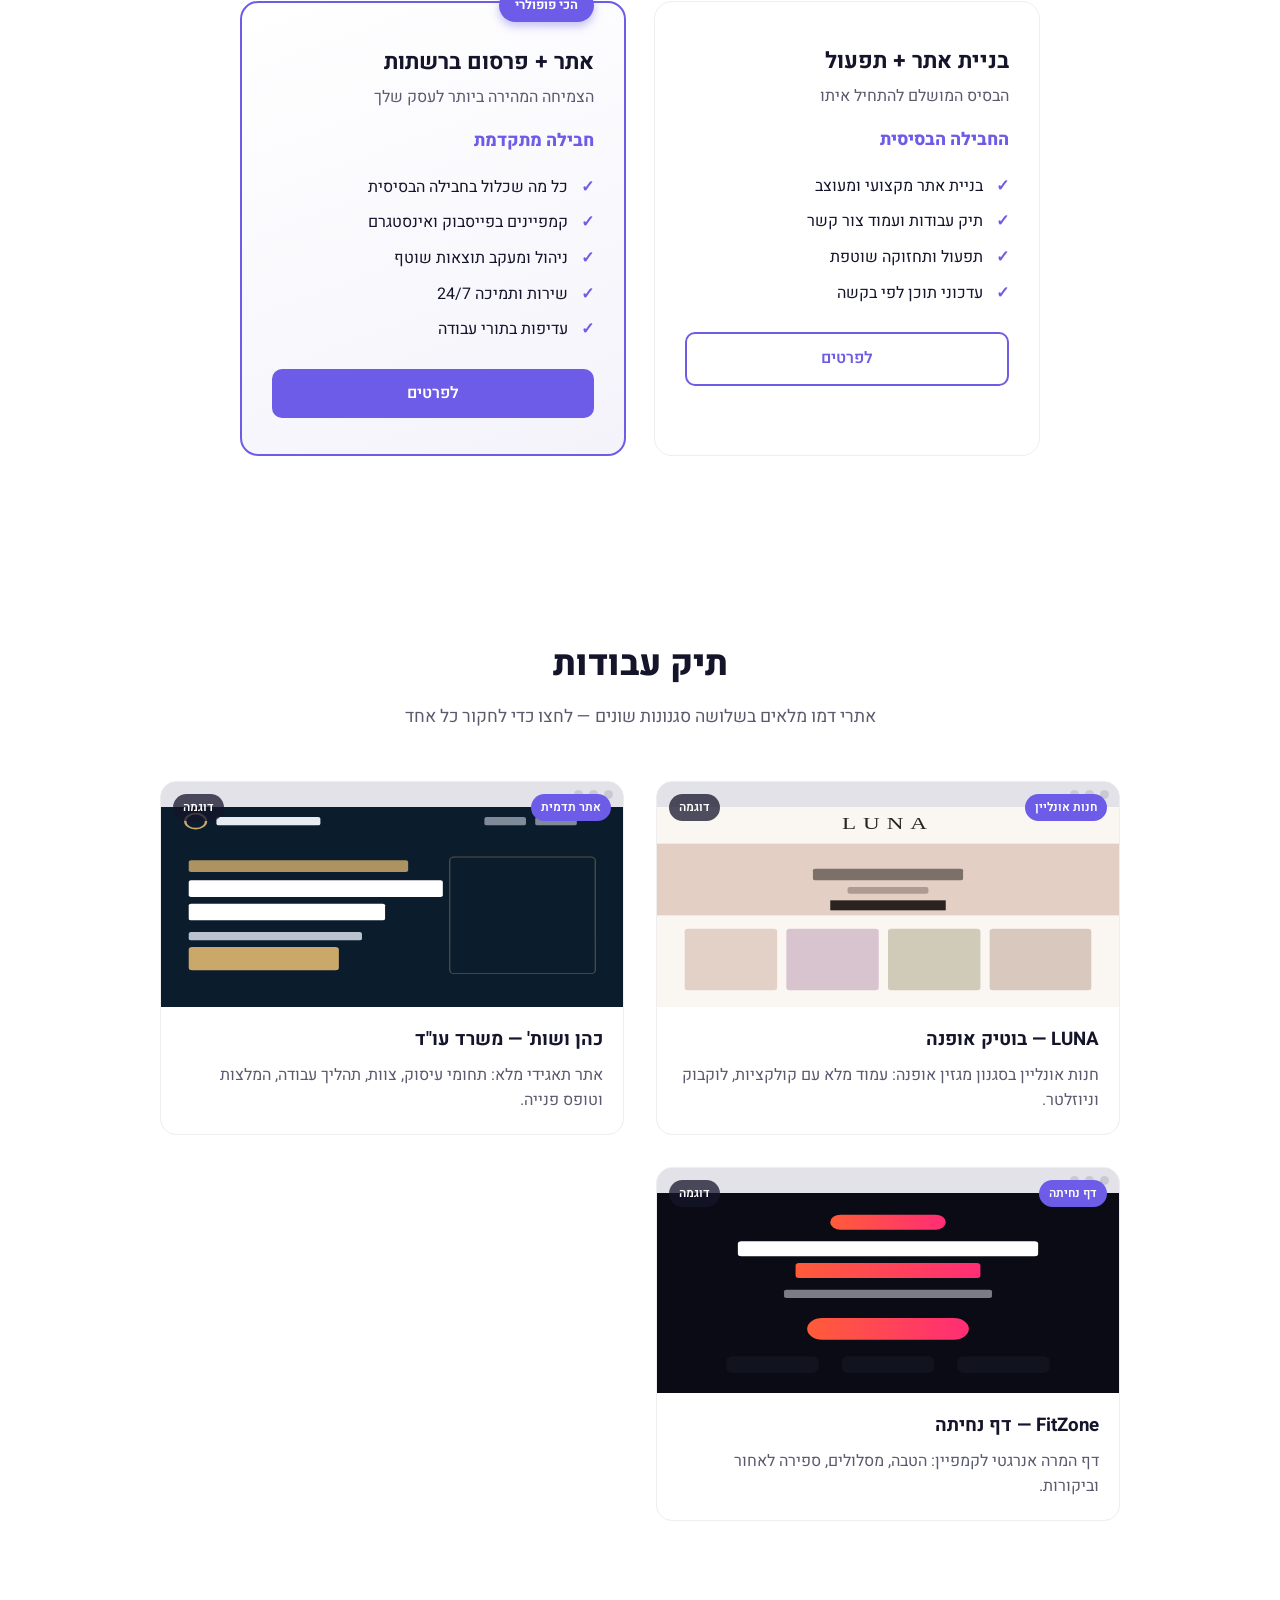
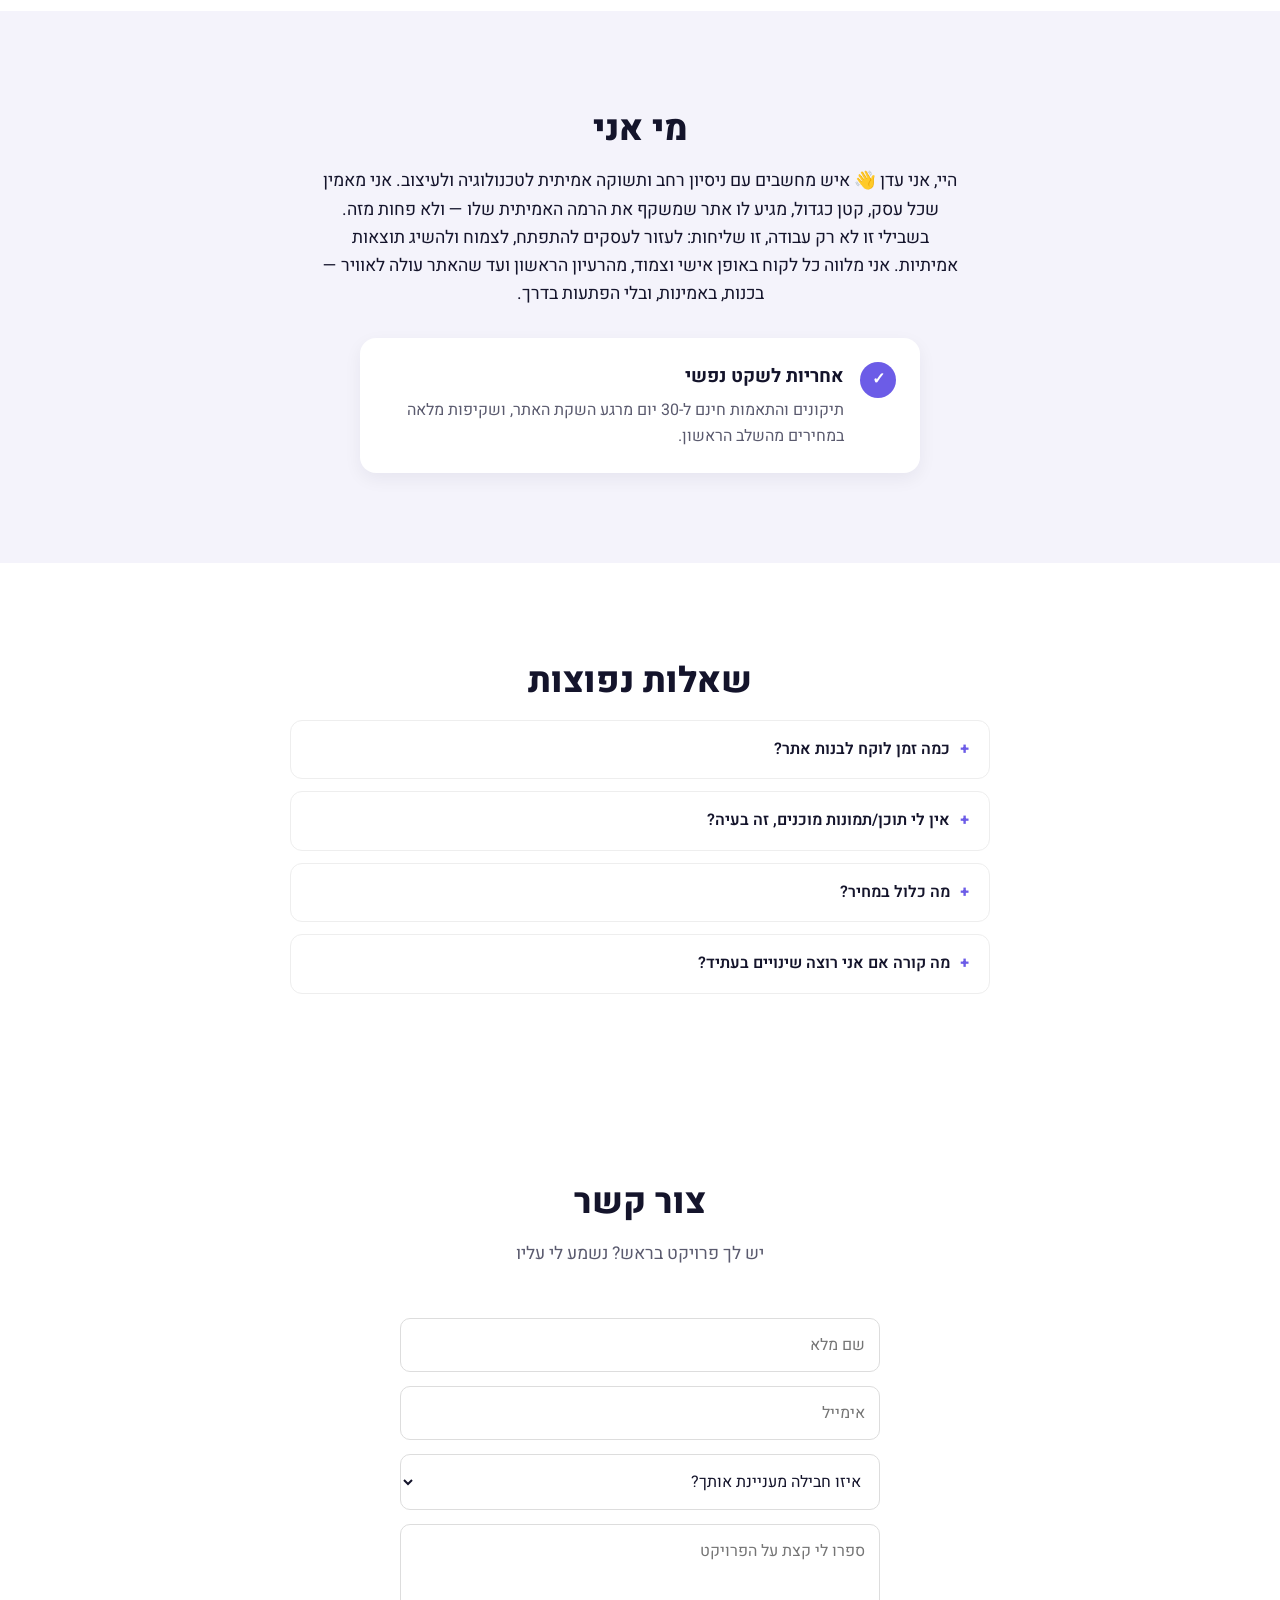
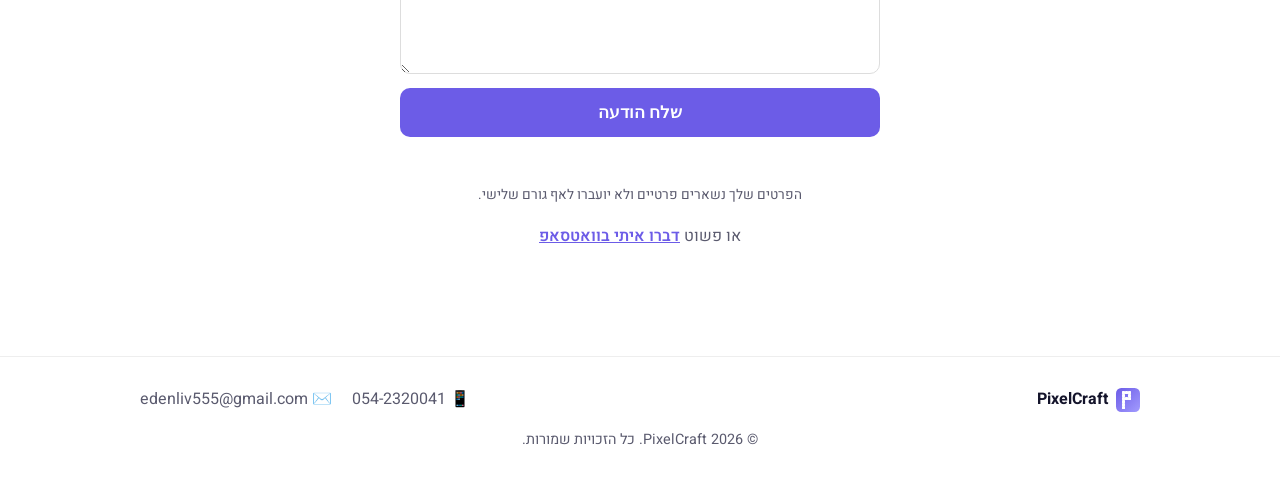
==== commit e0387e29: "Rebuild all 3 demo sites as full multi-section pages in distinct design styles (editorial boutique, " ====
--- a/index.html
+++ b/index.html
@@ -129,7 +129,7 @@
 
   <section id="portfolio" class="section">
     <h2 class="section-title reveal">תיק עבודות</h2>
-    <p class="section-sub reveal">דוגמאות עבודה (פרויקטי דמו עד שיתעדכנו פרויקטים אמיתיים)</p>
+    <p class="section-sub reveal">אתרי דמו מלאים בשלושה סגנונות שונים — לחצו כדי לחקור כל אחד</p>
     <div class="portfolio-grid">
       <a href="demos/boutique/index.html" target="_blank" rel="noopener" class="portfolio-card reveal">
         <span class="demo-badge">דוגמה</span>
@@ -138,27 +138,22 @@
           <div class="browser-bar"><span></span><span></span><span></span></div>
           <div class="mock-illustration mock-boutique">
             <svg viewBox="0 0 400 240" preserveAspectRatio="none">
-              <rect width="400" height="240" fill="#fffaf6"/>
-              <rect width="400" height="36" fill="#2b2420"/>
-              <rect x="16" y="12" width="70" height="12" rx="2" fill="#d8a25e"/>
-              <rect x="340" y="10" width="44" height="16" rx="8" fill="#d8a25e"/>
-              <rect x="0" y="36" width="400" height="58" fill="#f3e3d3"/>
-              <rect x="130" y="54" width="140" height="10" rx="2" fill="#2b2420" opacity="0.6"/>
-              <rect x="160" y="72" width="80" height="8" rx="2" fill="#2b2420" opacity="0.35"/>
-              <rect x="24" y="112" width="80" height="64" rx="6" fill="#fff"/>
-              <rect x="32" y="120" width="64" height="38" rx="4" fill="#d8a25e"/>
-              <rect x="112" y="112" width="80" height="64" rx="6" fill="#fff"/>
-              <rect x="120" y="120" width="64" height="38" rx="4" fill="#e8c79a"/>
-              <rect x="200" y="112" width="80" height="64" rx="6" fill="#fff"/>
-              <rect x="208" y="120" width="64" height="38" rx="4" fill="#d8a25e"/>
-              <rect x="288" y="112" width="88" height="64" rx="6" fill="#fff"/>
-              <rect x="296" y="120" width="72" height="38" rx="4" fill="#e8c79a"/>
+              <rect width="400" height="240" fill="#faf6f2"/>
+              <text x="200" y="26" text-anchor="middle" font-family="Cormorant Garamond, serif" font-size="20" letter-spacing="6" fill="#2a2320">LUNA</text>
+              <rect x="0" y="44" width="400" height="86" fill="#e3cfc4"/>
+              <rect x="135" y="74" width="130" height="14" rx="2" fill="#2a2320" opacity="0.55"/>
+              <rect x="165" y="96" width="70" height="8" rx="2" fill="#2a2320" opacity="0.3"/>
+              <rect x="150" y="112" width="100" height="12" rx="0" fill="#2a2320"/>
+              <rect x="24" y="146" width="80" height="74" rx="3" fill="#e3d0c6"/>
+              <rect x="112" y="146" width="80" height="74" rx="3" fill="#d8c4cf"/>
+              <rect x="200" y="146" width="80" height="74" rx="3" fill="#cfcbb8"/>
+              <rect x="288" y="146" width="88" height="74" rx="3" fill="#d9c8bd"/>
             </svg>
           </div>
           <div class="mock-overlay"><span>צפו בפרויקט המלא ↗</span></div>
         </div>
-        <h3>חנות בוטיק אונליין</h3>
-        <p>אתר מכירה עם קטלוג מוצרים ועגלת קניות, עיצוב נקי וממוקד המרות.</p>
+        <h3>LUNA — בוטיק אופנה</h3>
+        <p>חנות אונליין בסגנון מגזין אופנה: עמוד מלא עם קולקציות, לוקבוק וניוזלטר.</p>
       </a>
       <a href="demos/lawyer/index.html" target="_blank" rel="noopener" class="portfolio-card reveal">
         <span class="demo-badge">דוגמה</span>
@@ -183,8 +178,8 @@
           </div>
           <div class="mock-overlay"><span>צפו בפרויקט המלא ↗</span></div>
         </div>
-        <h3>אתר תדמית למשרד עו"ד</h3>
-        <p>נוכחות דיגיטלית רצינית ואמינה עם טופס פנייה וסקציית תחומי עיסוק.</p>
+        <h3>כהן ושות' — משרד עו"ד</h3>
+        <p>אתר תאגידי מלא: תחומי עיסוק, צוות, תהליך עבודה, המלצות וטופס פנייה.</p>
       </a>
       <a href="demos/landing/index.html" target="_blank" rel="noopener" class="portfolio-card reveal">
         <span class="demo-badge">דוגמה</span>
@@ -193,19 +188,26 @@
           <div class="browser-bar"><span></span><span></span><span></span></div>
           <div class="mock-illustration mock-landing">
             <svg viewBox="0 0 400 240" preserveAspectRatio="none">
-              <rect width="400" height="240" fill="#0b0f14"/>
-              <rect x="150" y="28" width="100" height="18" rx="9" fill="#ff5c39"/>
-              <rect x="80" y="60" width="240" height="14" rx="2" fill="#ffffff"/>
-              <rect x="120" y="80" width="160" height="10" rx="2" fill="#ffffff" opacity="0.5"/>
-              <rect x="140" y="106" width="120" height="60" rx="8" fill="#161c24"/>
-              <rect x="160" y="124" width="80" height="22" rx="2" fill="#ff5c39"/>
-              <rect x="130" y="182" width="140" height="22" rx="6" fill="#ff5c39"/>
+              <defs>
+                <linearGradient id="fzGrad" x1="0" y1="0" x2="1" y2="0">
+                  <stop offset="0%" stop-color="#ff5c39"/><stop offset="100%" stop-color="#ff2d75"/>
+                </linearGradient>
+              </defs>
+              <rect width="400" height="240" fill="#0a0b14"/>
+              <rect x="150" y="26" width="100" height="18" rx="9" fill="url(#fzGrad)"/>
+              <rect x="70" y="58" width="260" height="18" rx="3" fill="#ffffff"/>
+              <rect x="120" y="84" width="160" height="18" rx="3" fill="url(#fzGrad)"/>
+              <rect x="110" y="116" width="180" height="10" rx="2" fill="#c5c8d6" opacity="0.6"/>
+              <rect x="130" y="150" width="140" height="26" rx="13" fill="url(#fzGrad)"/>
+              <rect x="60" y="196" width="80" height="20" rx="6" fill="#11131f"/>
+              <rect x="160" y="196" width="80" height="20" rx="6" fill="#11131f"/>
+              <rect x="260" y="196" width="80" height="20" rx="6" fill="#11131f"/>
             </svg>
           </div>
           <div class="mock-overlay"><span>צפו בפרויקט המלא ↗</span></div>
         </div>
-        <h3>דף נחיתה לקמפיין שיווקי</h3>
-        <p>עמוד ממוקד המרה עם CTA בולט, נבנה לפרסום ברשתות חברתיות.</p>
+        <h3>FitZone — דף נחיתה</h3>
+        <p>דף המרה אנרגטי לקמפיין: הטבה, מסלולים, ספירה לאחור וביקורות.</p>
       </a>
     </div>
   </section>
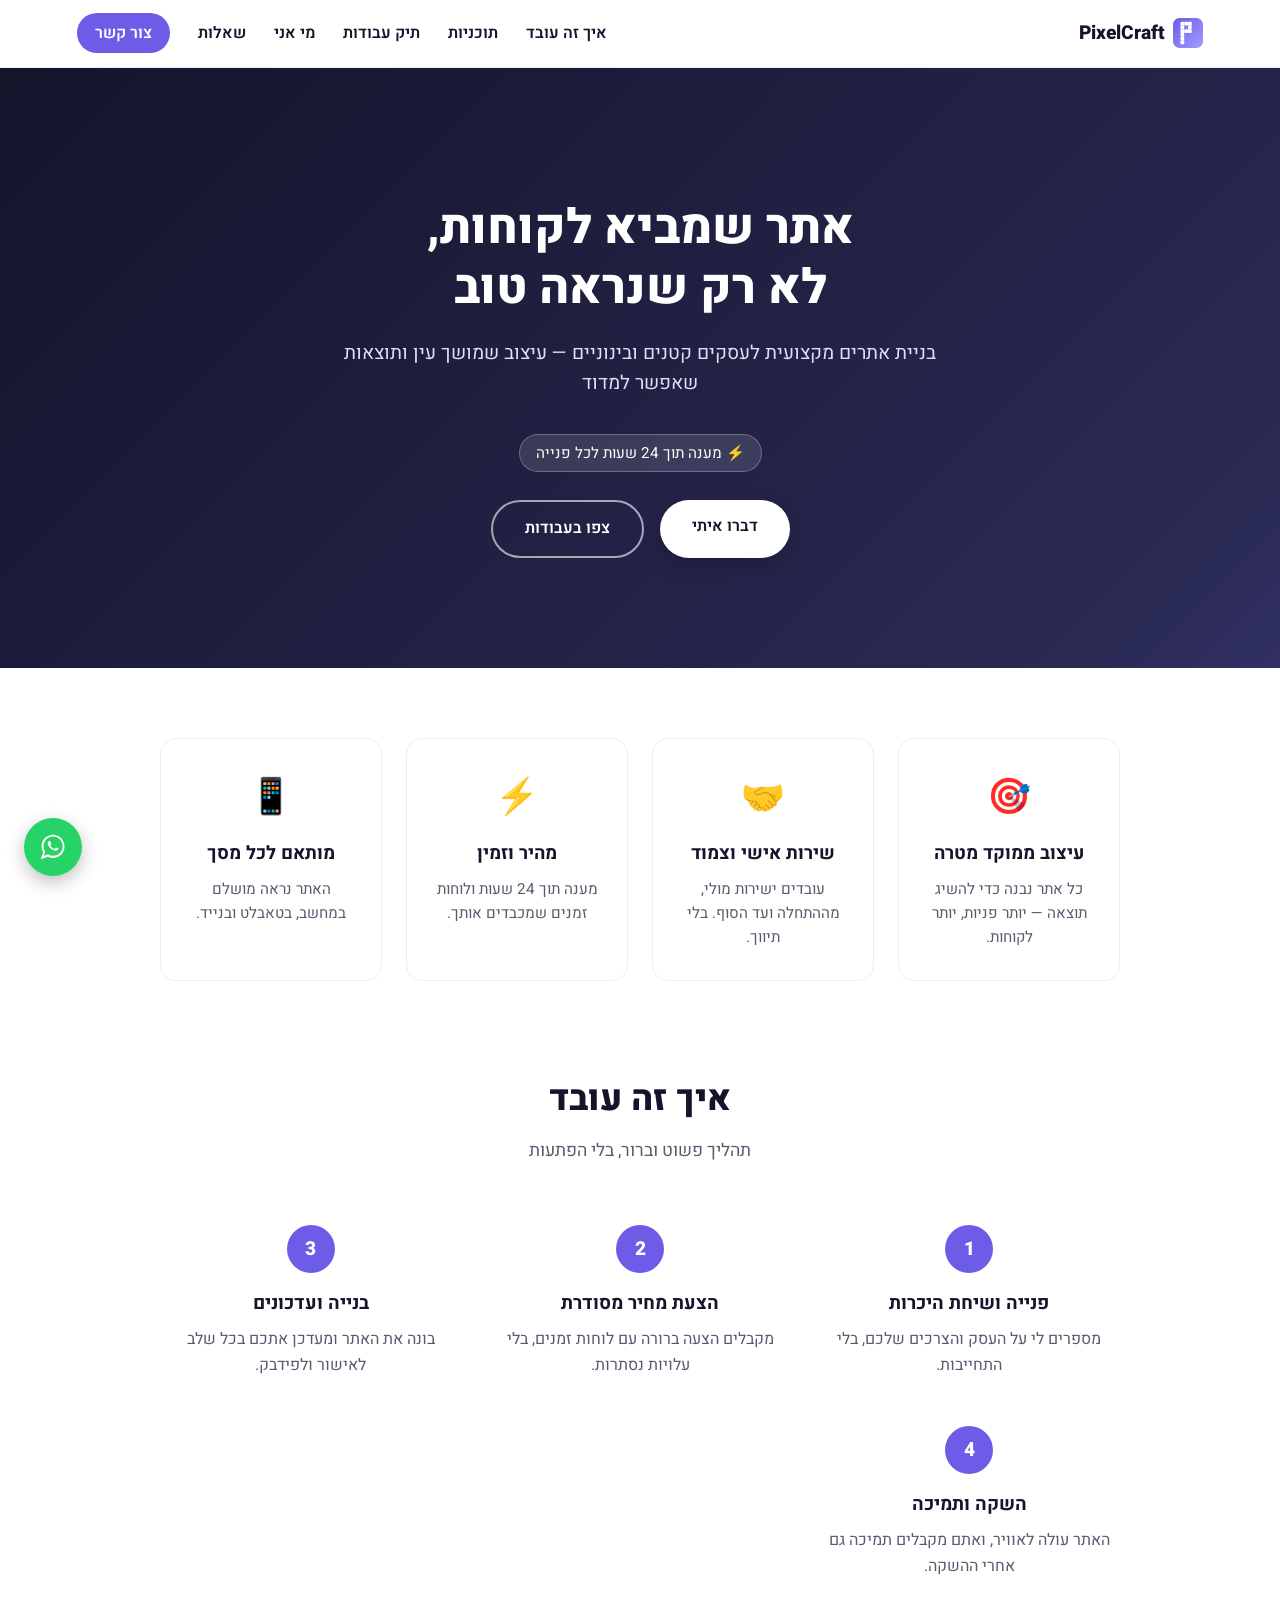
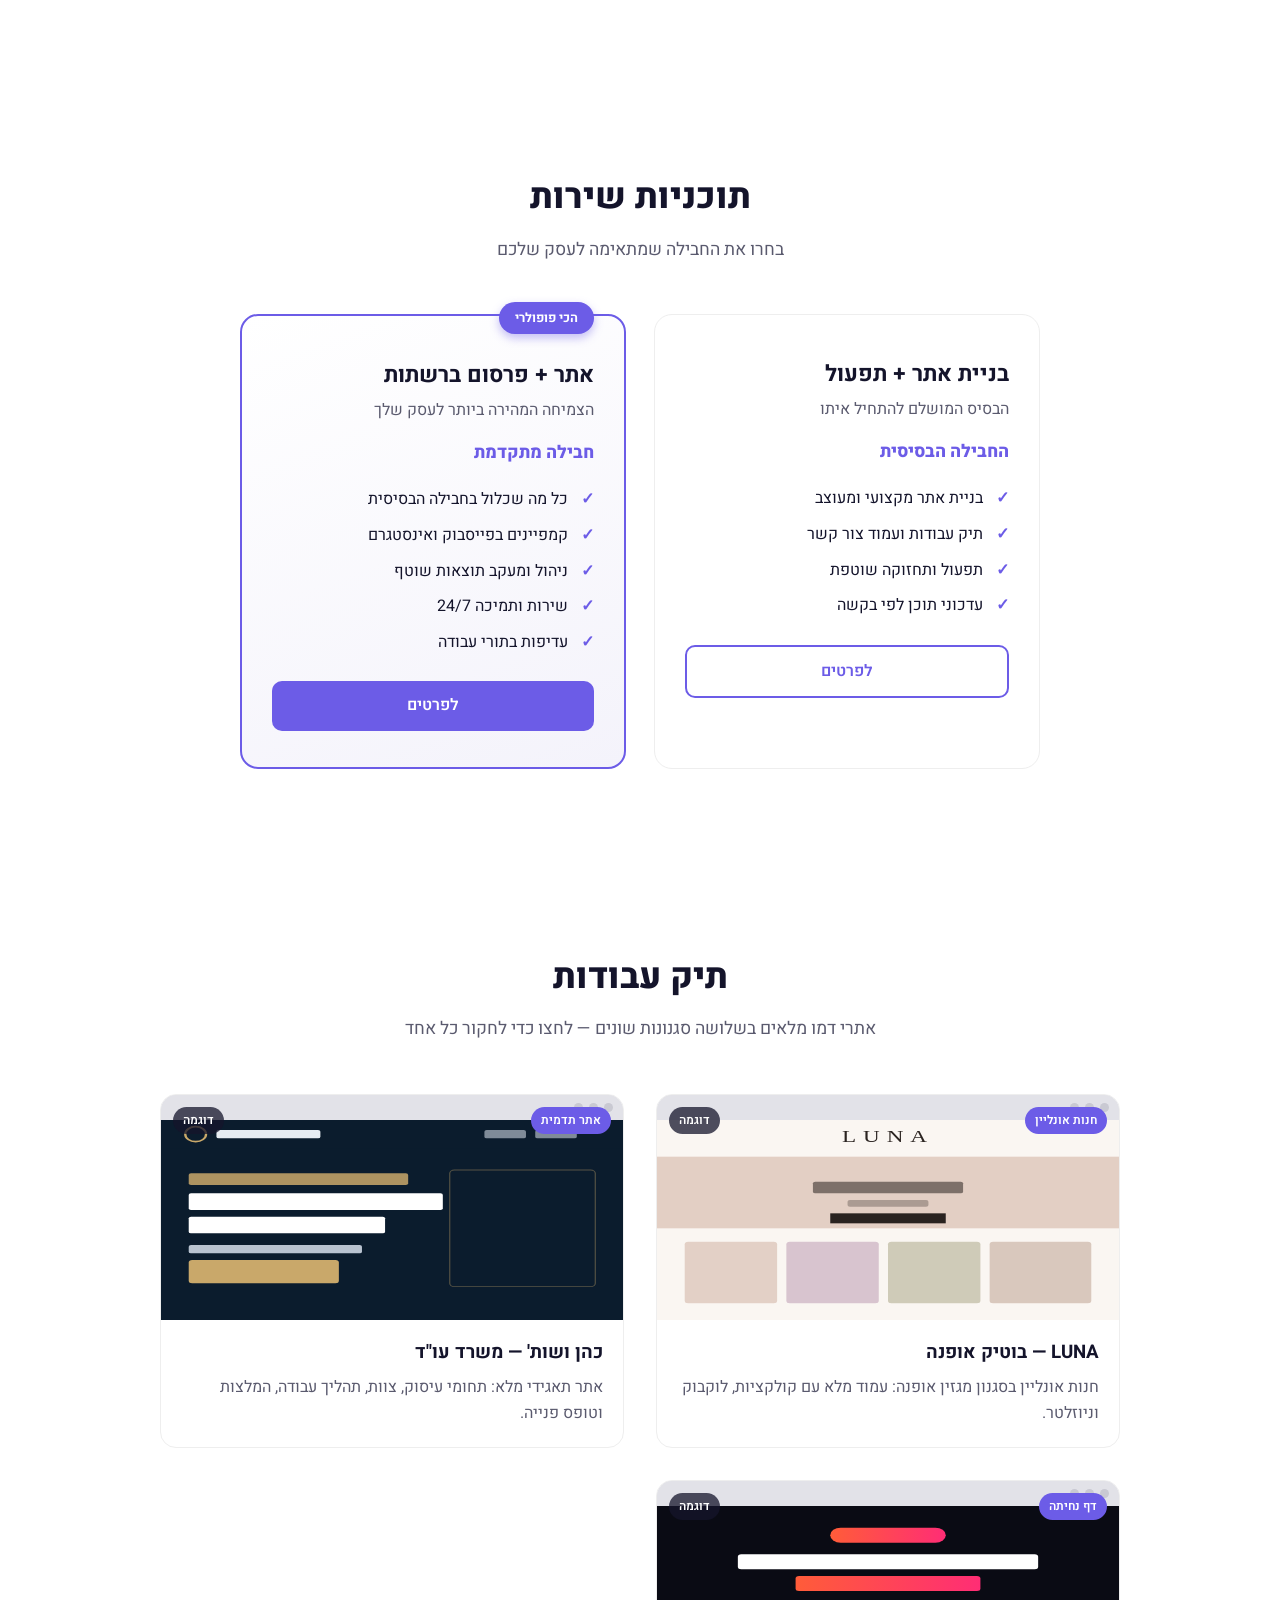
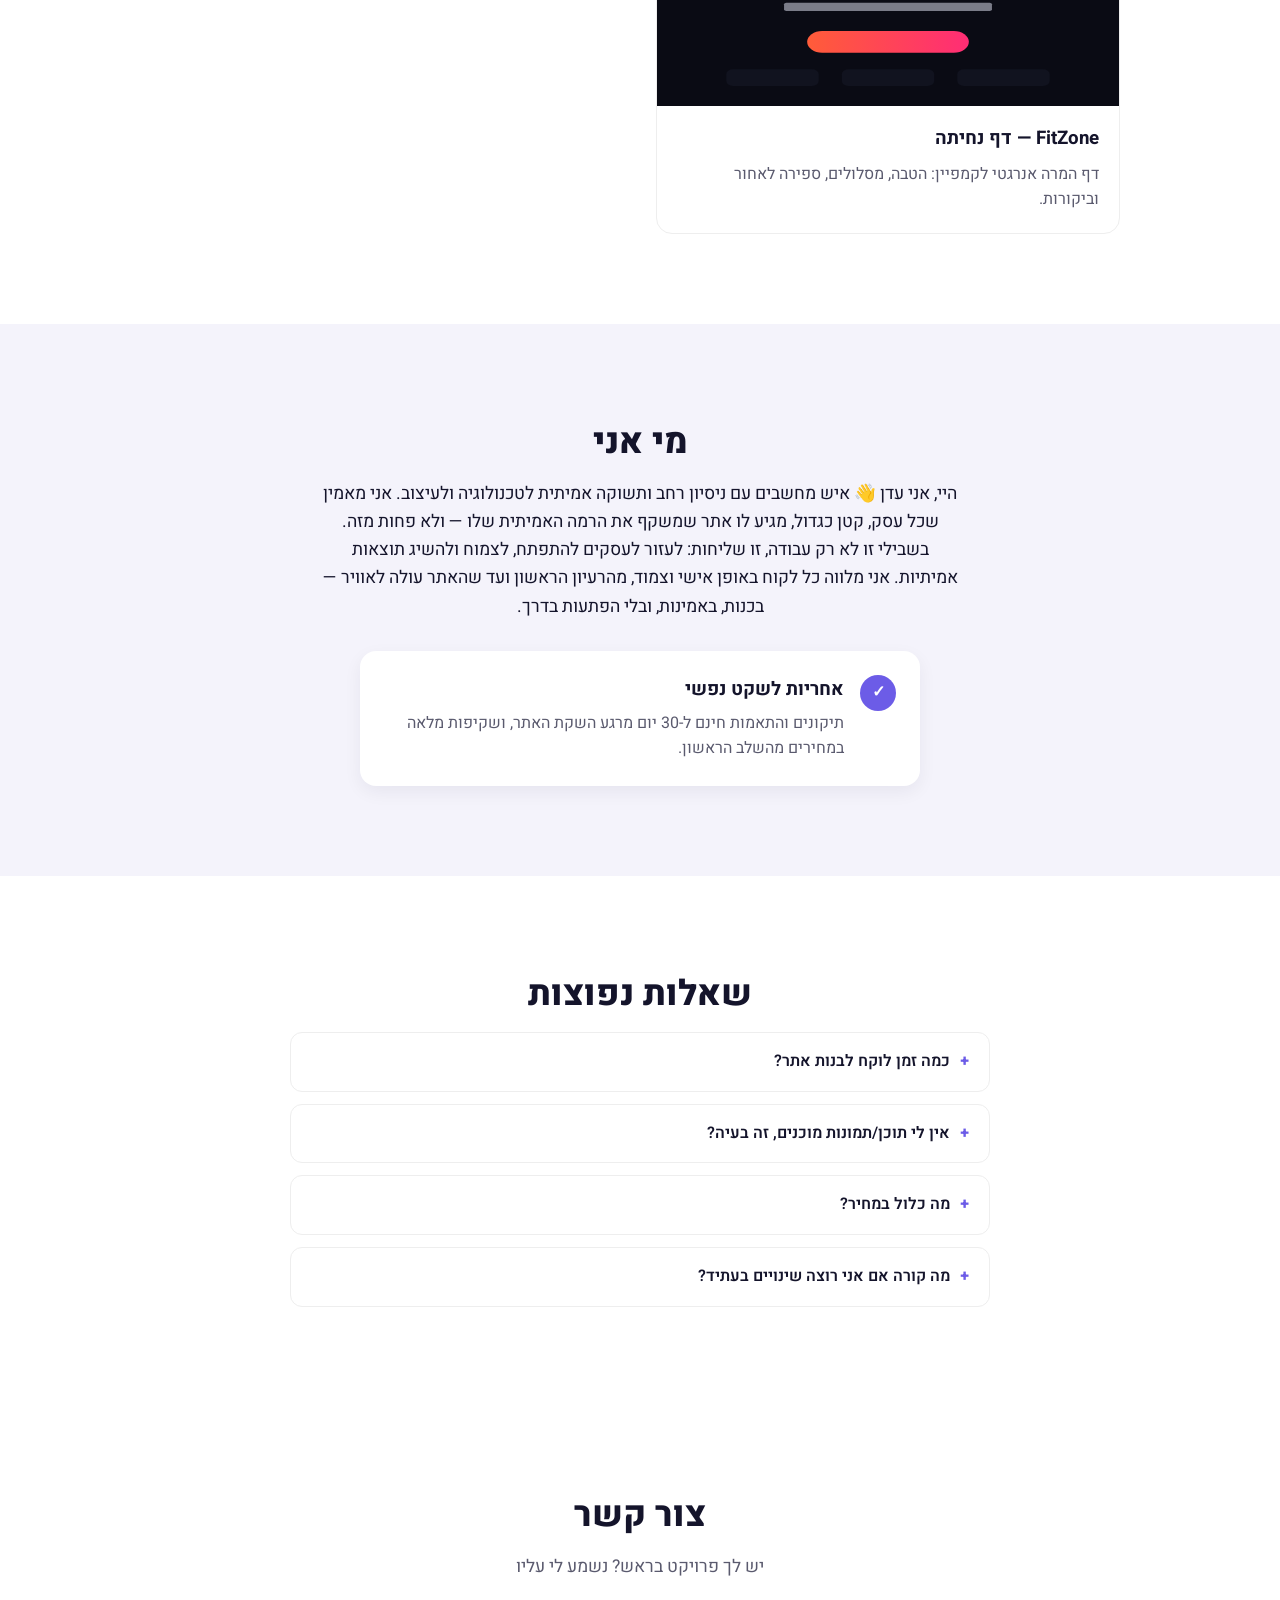
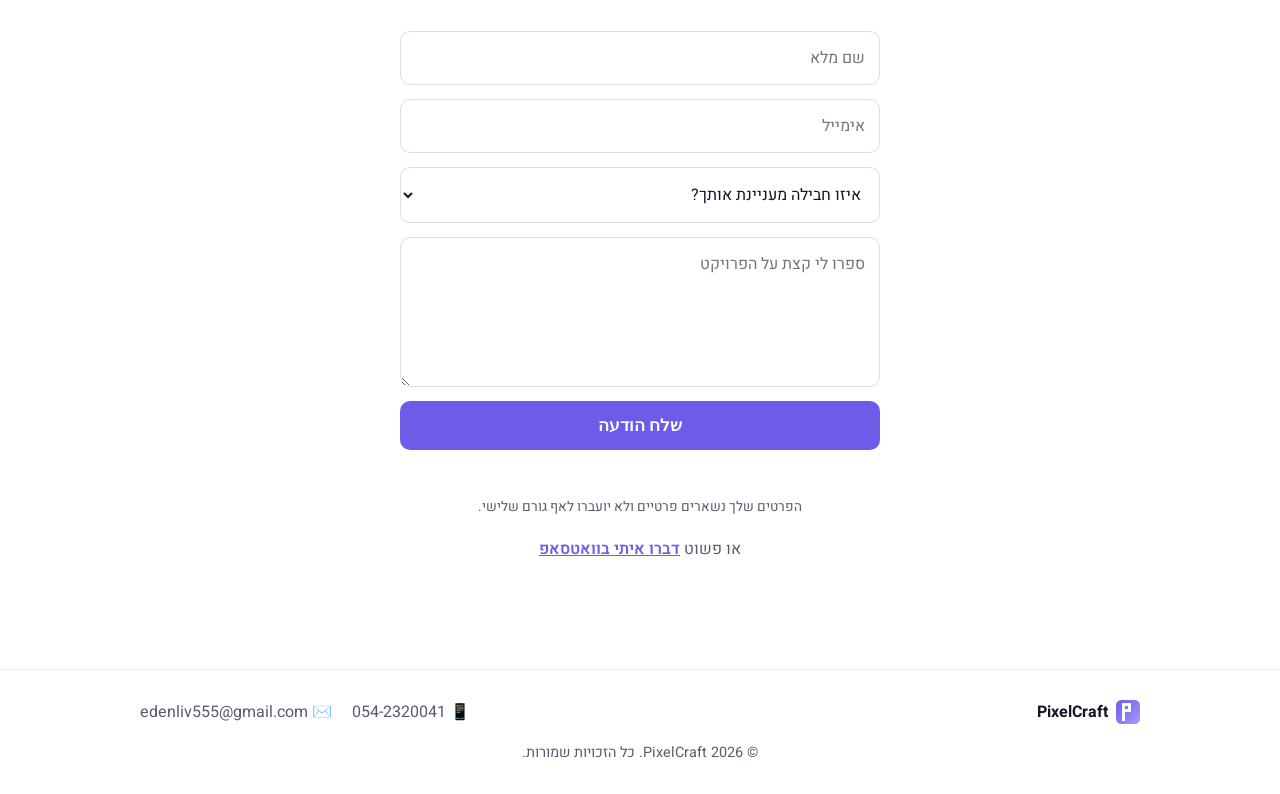
==== commit 2f291b7a: "Polish main site: add 'why work with me' benefits strip, animated hero gradient, button shadow on ho" ====
--- a/index.html
+++ b/index.html
@@ -65,6 +65,31 @@
       </div>
     </div>
   </header>
+
+  <section class="why">
+    <div class="why-grid">
+      <div class="why-item reveal">
+        <div class="why-ico">🎯</div>
+        <h3>עיצוב ממוקד מטרה</h3>
+        <p>כל אתר נבנה כדי להשיג תוצאה — יותר פניות, יותר לקוחות.</p>
+      </div>
+      <div class="why-item reveal">
+        <div class="why-ico">🤝</div>
+        <h3>שירות אישי וצמוד</h3>
+        <p>עובדים ישירות מולי, מההתחלה ועד הסוף. בלי תיווך.</p>
+      </div>
+      <div class="why-item reveal">
+        <div class="why-ico">⚡</div>
+        <h3>מהיר וזמין</h3>
+        <p>מענה תוך 24 שעות ולוחות זמנים שמכבדים אותך.</p>
+      </div>
+      <div class="why-item reveal">
+        <div class="why-ico">📱</div>
+        <h3>מותאם לכל מסך</h3>
+        <p>האתר נראה מושלם במחשב, בטאבלט ובנייד.</p>
+      </div>
+    </div>
+  </section>
 
   <section id="process" class="section">
     <h2 class="section-title reveal">איך זה עובד</h2>
--- a/style.css
+++ b/style.css
@@ -129,10 +129,21 @@
 
 /* Hero */
 .hero {
-  background: linear-gradient(135deg, var(--ink) 0%, #2a2a55 60%, var(--accent) 100%);
+  background: linear-gradient(135deg, var(--ink) 0%, #2a2a55 50%, var(--accent) 100%);
+  background-size: 180% 180%;
+  animation: heroShift 16s ease-in-out infinite;
   color: #fff;
   text-align: center;
   padding: 130px 20px 110px;
+}
+
+@keyframes heroShift {
+  0%, 100% { background-position: 0% 50%; }
+  50% { background-position: 100% 50%; }
+}
+
+@media (prefers-reduced-motion: reduce) {
+  .hero { animation: none; }
 }
 
 .hero-content h1 {
@@ -177,6 +188,53 @@
 
 .btn:hover {
   transform: translateY(-3px);
+}
+
+.btn-primary:hover {
+  box-shadow: 0 14px 30px rgba(0, 0, 0, 0.3);
+}
+
+/* Why work with me */
+.why {
+  max-width: 1000px;
+  margin: 0 auto;
+  padding: 70px 20px 0;
+}
+
+.why-grid {
+  display: grid;
+  grid-template-columns: repeat(auto-fit, minmax(210px, 1fr));
+  gap: 24px;
+}
+
+.why-item {
+  background: #fff;
+  border: 1px solid #eee;
+  border-radius: 16px;
+  padding: 30px 24px;
+  text-align: center;
+  transition: transform 0.25s, box-shadow 0.25s;
+}
+
+.why-item:hover {
+  transform: translateY(-6px);
+  box-shadow: 0 16px 32px rgba(20, 20, 43, 0.1);
+}
+
+.why-ico {
+  font-size: 2.2em;
+  margin-bottom: 14px;
+}
+
+.why-item h3 {
+  margin: 0 0 8px;
+  font-size: 1.15em;
+}
+
+.why-item p {
+  margin: 0;
+  color: var(--text-soft);
+  font-size: 0.95em;
 }
 
 .btn-primary {
